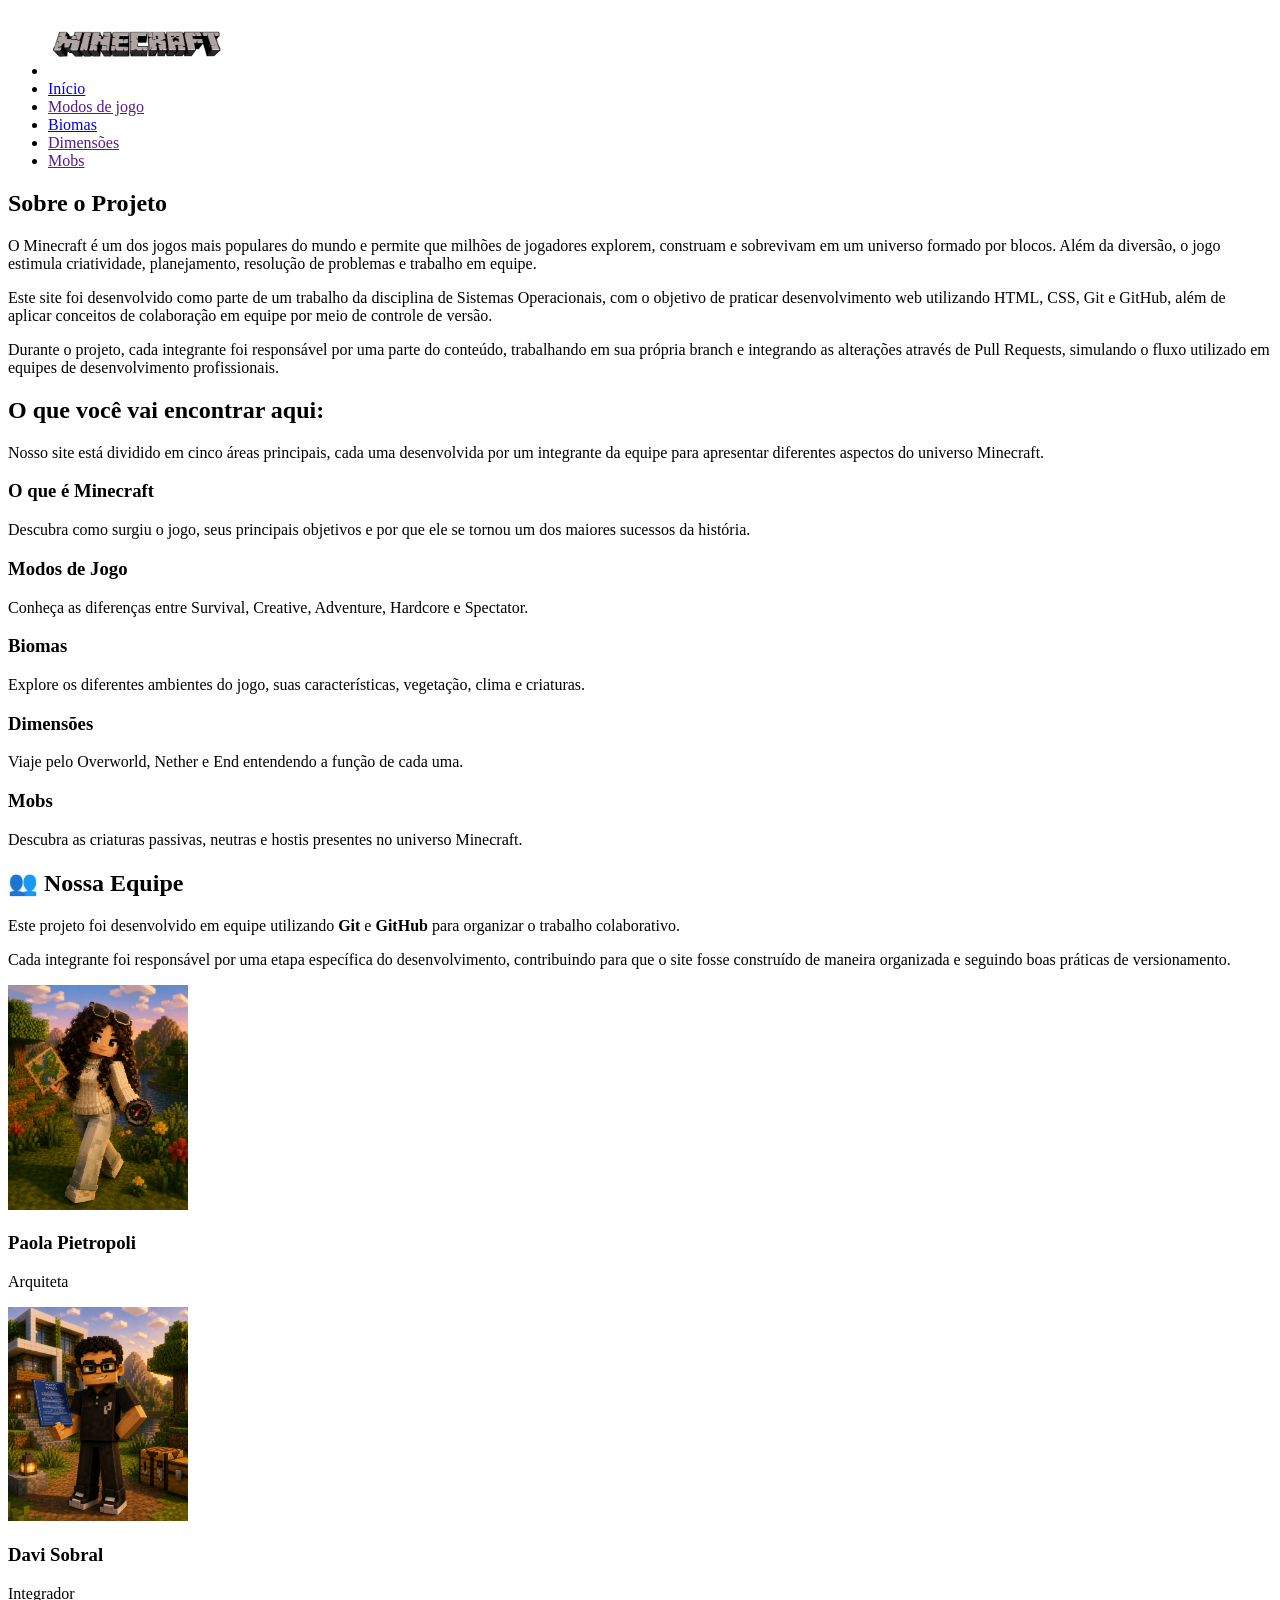
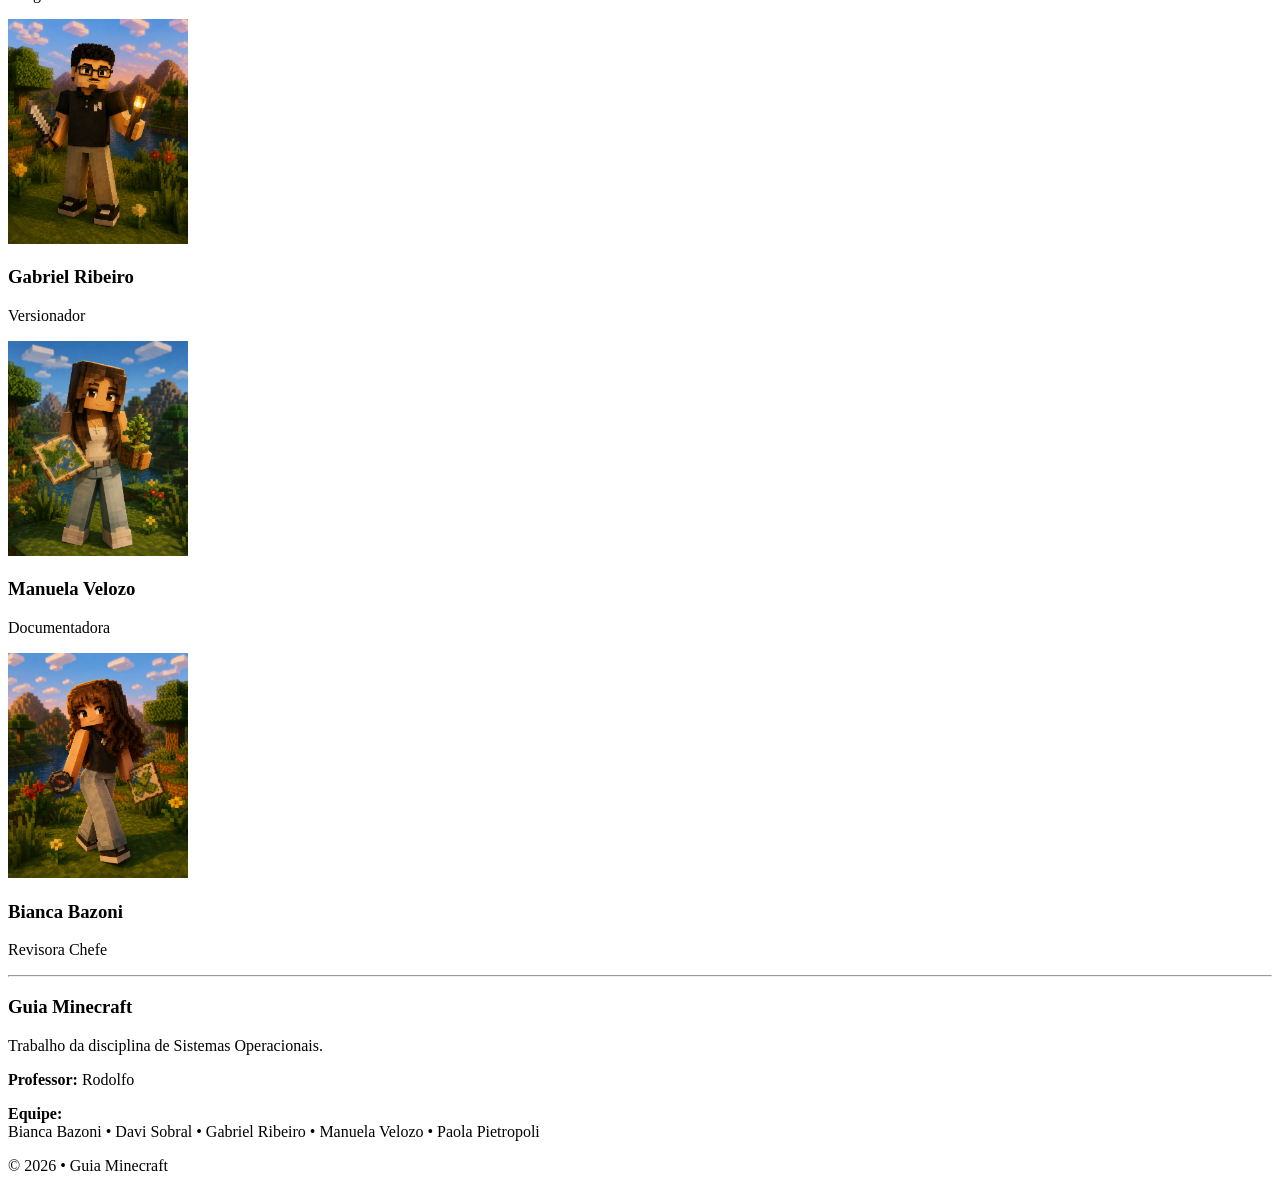
==== index.html @ 96e02148 "Versão final da página de biomas + página inicial - Paola" ====
<!DOCTYPE html>
<html lang="pt-br">
<head>
    <meta charset="UTF-8">
    <meta name="viewport" content="width=device-width, initial-scale=1.0">
    <title>Inicio</title>

    <style>
     #logo{
            height: 60px;
        }

        img{
            width: 180px;
        }

        
    </style>

</head>

<body>

<header>
    <nav>
        <ul>
            <li> <img src="../imagens/logo-minecraft.png" alt="Logo" height="20px" id="logo"> </li>
            <li><a href="index.html">Início</a></li>
            <li><a href=""> Modos de jogo</a></li>
            <li><a href="paginas/paola-biomas.html">Biomas</a></li>
            <li><a href=""> Dimensões</a></li>
            <li><a href=""> Mobs </a></li>
        </ul>
    </nav>
</header>

<h2> Sobre o Projeto </h2>
<p> O Minecraft é um dos jogos mais populares do mundo e permite que milhões de jogadores explorem, construam e sobrevivam em um universo formado por blocos. Além da diversão, o jogo estimula criatividade, planejamento, resolução de problemas e trabalho em equipe. </p>

<p>
    Este site foi desenvolvido como parte de um trabalho da disciplina de Sistemas Operacionais, com o objetivo de praticar desenvolvimento web utilizando HTML, CSS, Git e GitHub, além de aplicar conceitos de colaboração em equipe por meio de controle de versão.
</p>

<p>
   Durante o projeto, cada integrante foi responsável por uma parte do conteúdo, trabalhando em sua própria branch e integrando as alterações através de Pull Requests, simulando o fluxo utilizado em equipes de desenvolvimento profissionais. 
</p>

<h2> O que você vai encontrar aqui: </h2>

    <p>
        Nosso site está dividido em cinco áreas principais, cada uma desenvolvida
        por um integrante da equipe para apresentar diferentes aspectos do universo Minecraft.
    </p>

    <div class="cards">

        <div class="card">
            <h3>O que é Minecraft</h3>

            <p>
                Descubra como surgiu o jogo, seus principais objetivos e por que ele
                se tornou um dos maiores sucessos da história.
            </p>
        </div>

        <div class="card">
            <h3>Modos de Jogo</h3>

            <p>
                Conheça as diferenças entre Survival, Creative, Adventure,
                Hardcore e Spectator.
            </p>
        </div>

        <div class="card">
            <h3>Biomas</h3>

            <p>
                Explore os diferentes ambientes do jogo, suas características,
                vegetação, clima e criaturas.
            </p>
        </div>

        <div class="card">
            <h3>Dimensões</h3>

            <p>
                Viaje pelo Overworld, Nether e End entendendo a função de
                cada uma.
            </p>
        </div>

        <div class="card">
            <h3>Mobs</h3>

            <p>
                Descubra as criaturas passivas, neutras e hostis presentes
                no universo Minecraft.
            </p>
        </div>
    </div>

    <section class="equipe">

    <h2>👥 Nossa Equipe</h2>

    <p>
        Este projeto foi desenvolvido em equipe utilizando <strong>Git</strong> e
        <strong>GitHub</strong> para organizar o trabalho colaborativo.
    </p>

    <p>
        Cada integrante foi responsável por uma etapa específica do desenvolvimento,
        contribuindo para que o site fosse construído de maneira organizada e seguindo
        boas práticas de versionamento.
    </p>

    <div class="cards-equipe">

        <div class="membro">
            <img src="imagens/paola.png" alt="Paola">
            <h3>Paola Pietropoli</h3>
            <p>Arquiteta</p>
        </div>

        <div class="membro">
            <img src="imagens/davi.png" alt="Davi">
            <h3>Davi Sobral</h3>
            <p>Integrador</p>
        </div>


        <div class="membro">
            <img src="imagens/gabriel.png" alt="Gabriel">
            <h3>Gabriel Ribeiro</h3>
            <p>Versionador</p>
        </div>

        <div class="membro">
            <img src="imagens/manu.png" alt="Manuela">
            <h3>Manuela Velozo</h3>
            <p>Documentadora</p>
        </div>

        <div class="membro">
            <img src="imagens/bianca.png" alt="Bianca">
            <h3>Bianca Bazoni</h3>
            <p>Revisora Chefe</p>
        </div>

    </div>

</section>

<footer>

    <hr>

    <h3>Guia Minecraft</h3>

    <p>Trabalho da disciplina de Sistemas Operacionais.</p>

    <p><strong>Professor:</strong> Rodolfo</p>

    <p>
        <strong>Equipe:</strong><br>
        Bianca Bazoni • Davi Sobral • Gabriel Ribeiro •
        Manuela Velozo • Paola Pietropoli
    </p>

    <p>&copy; 2026 • Guia Minecraft</p>

</footer>






    
</body>
</html>
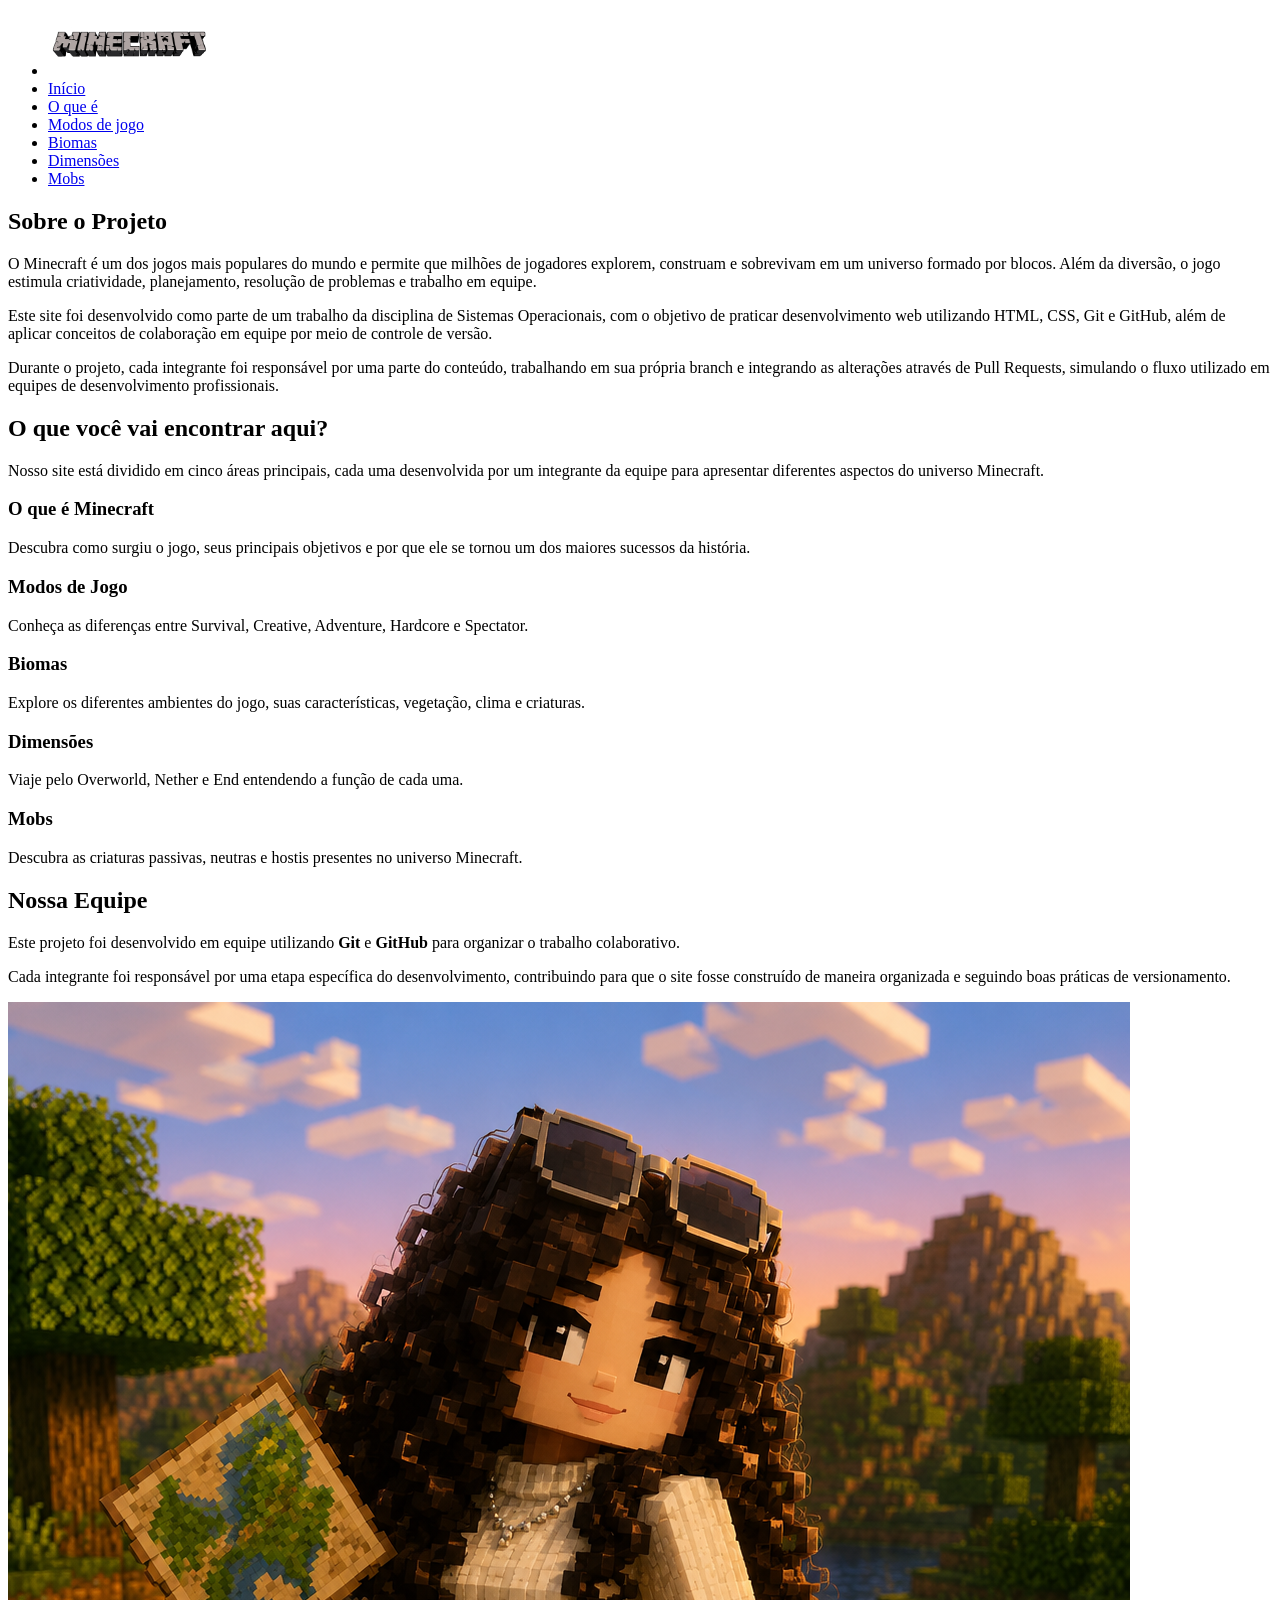
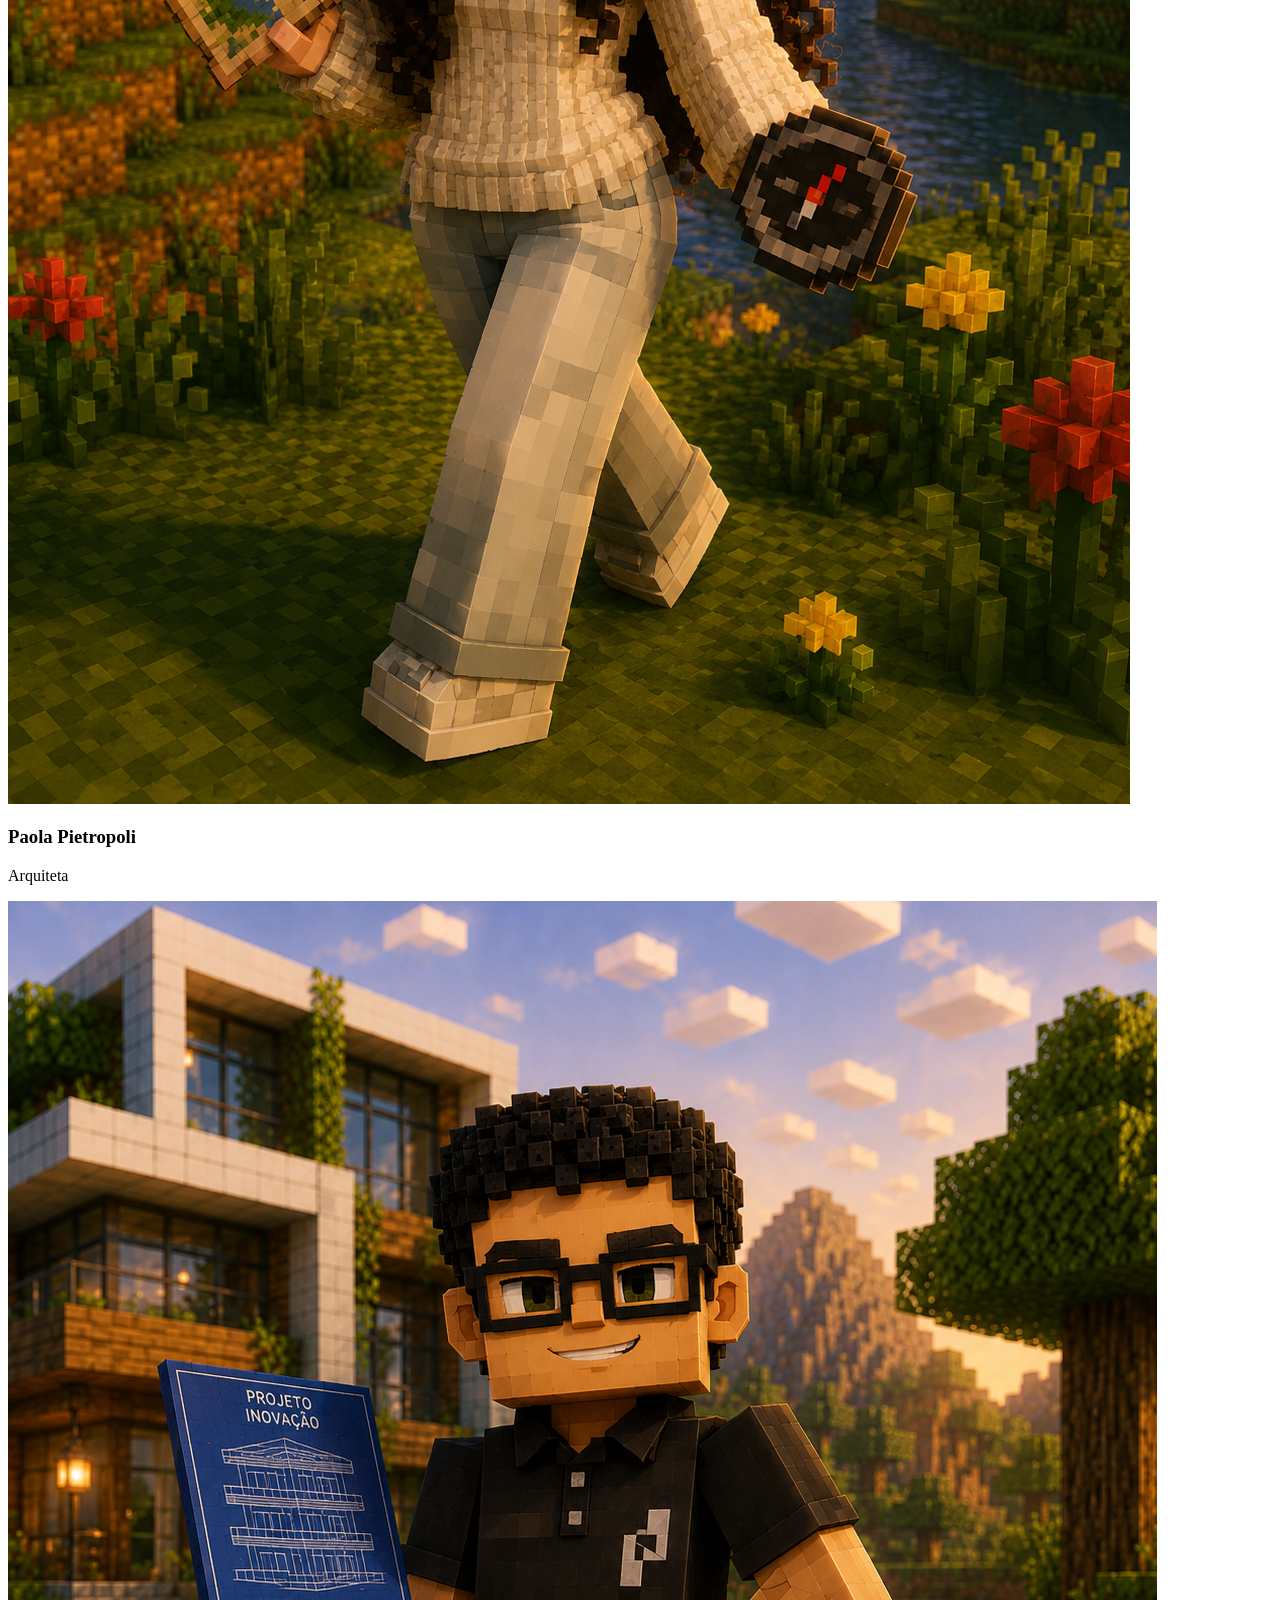
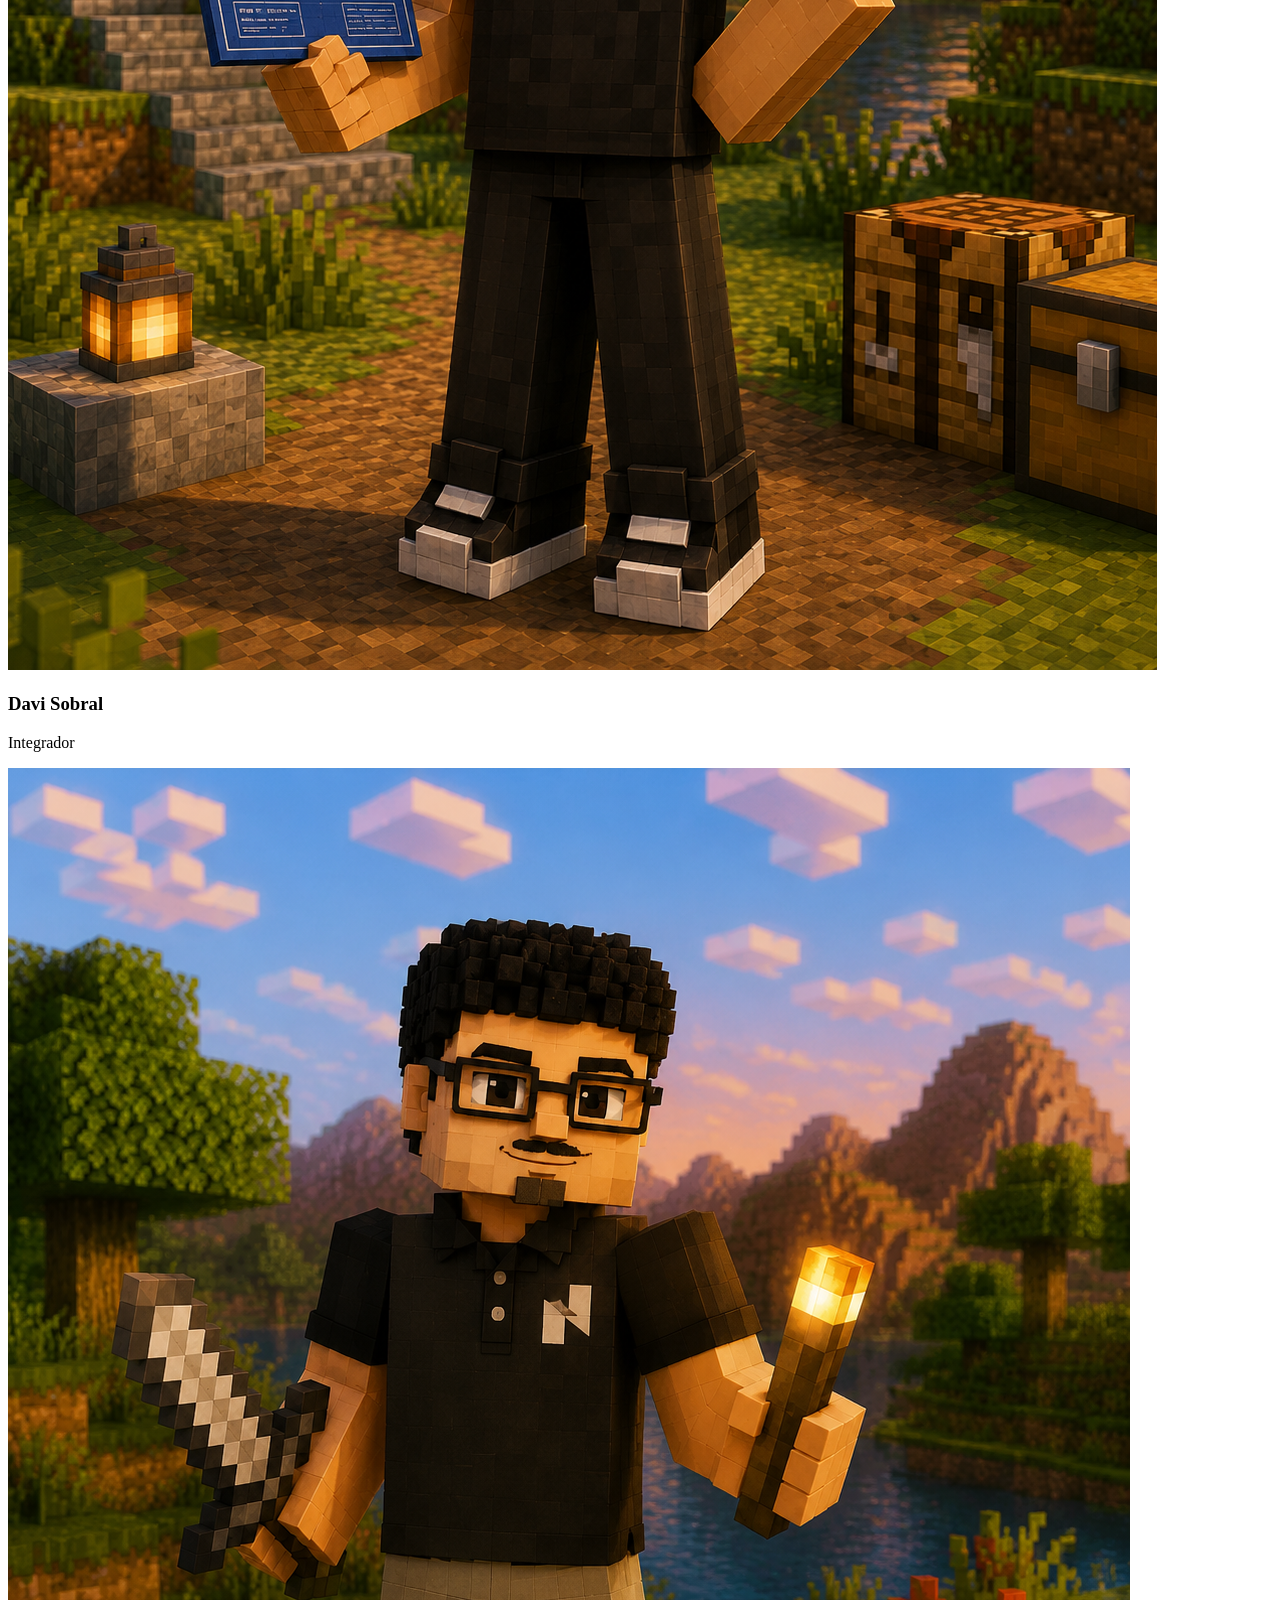
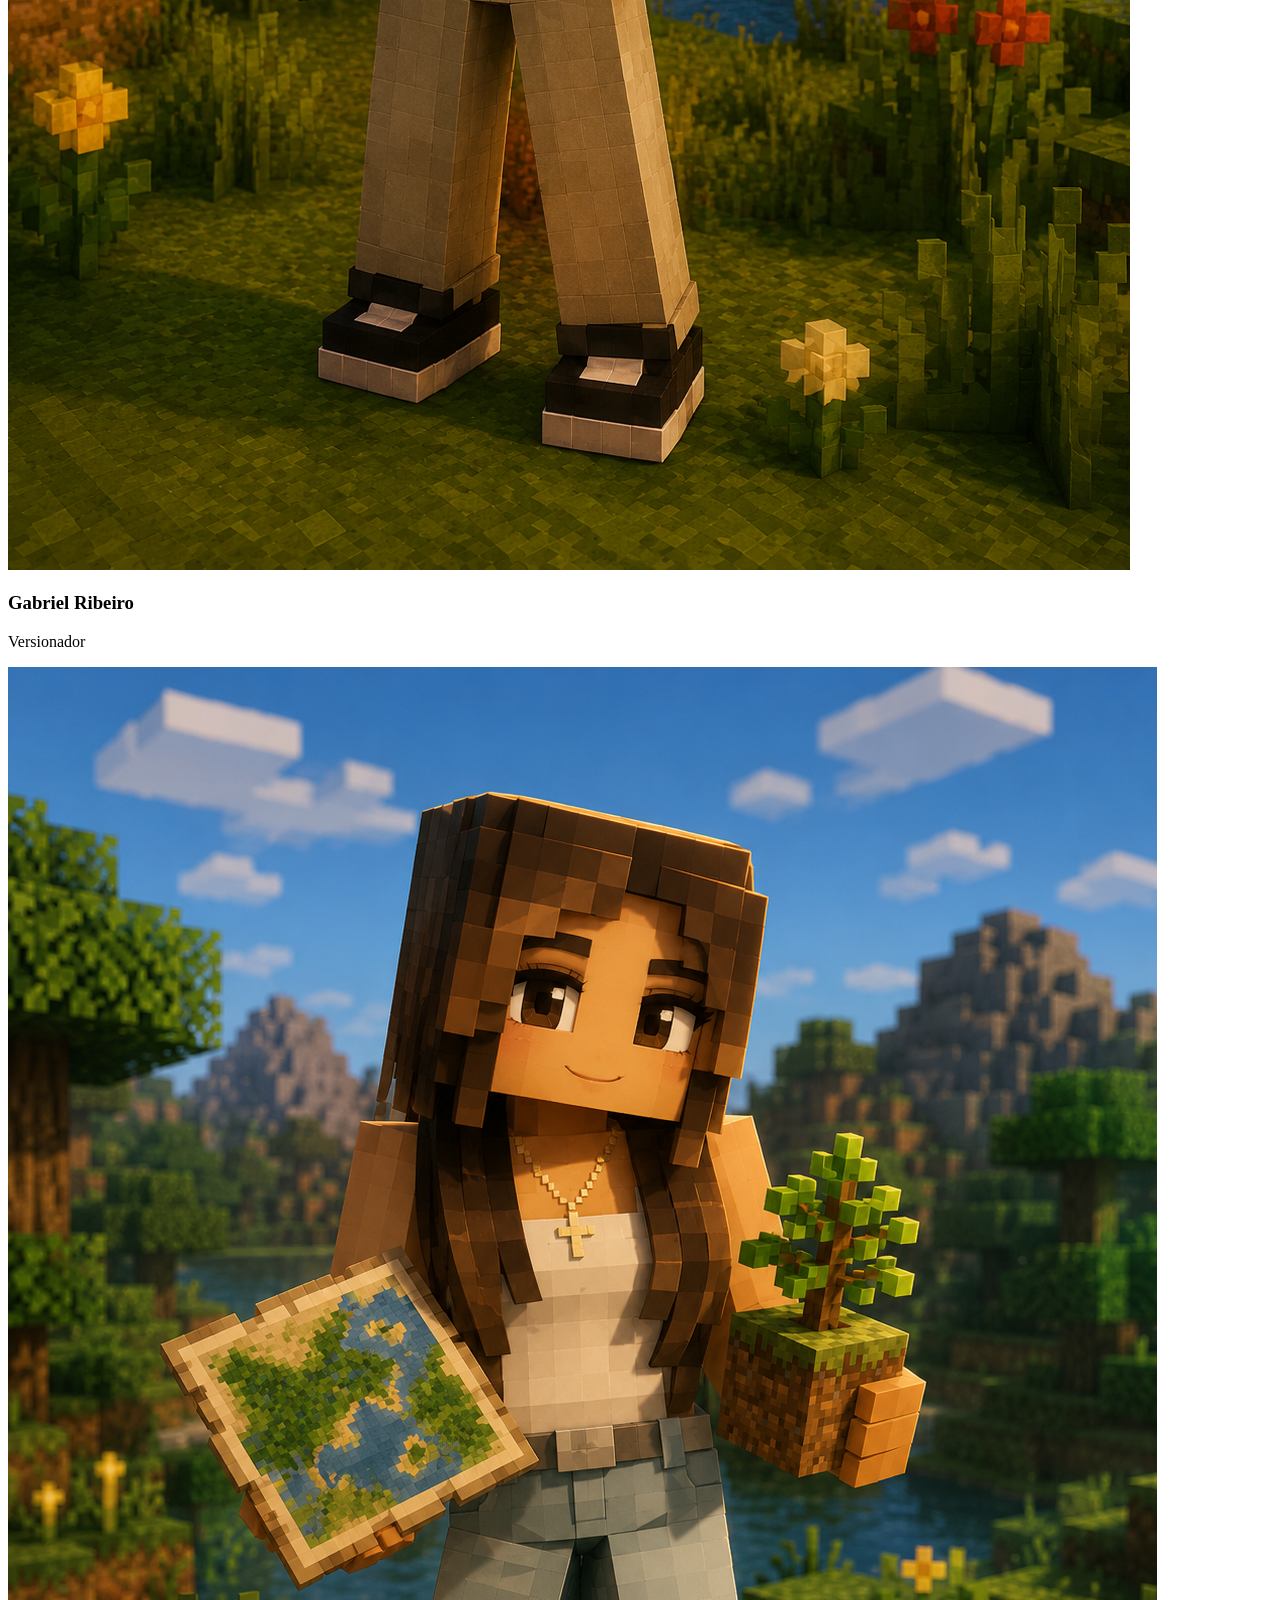
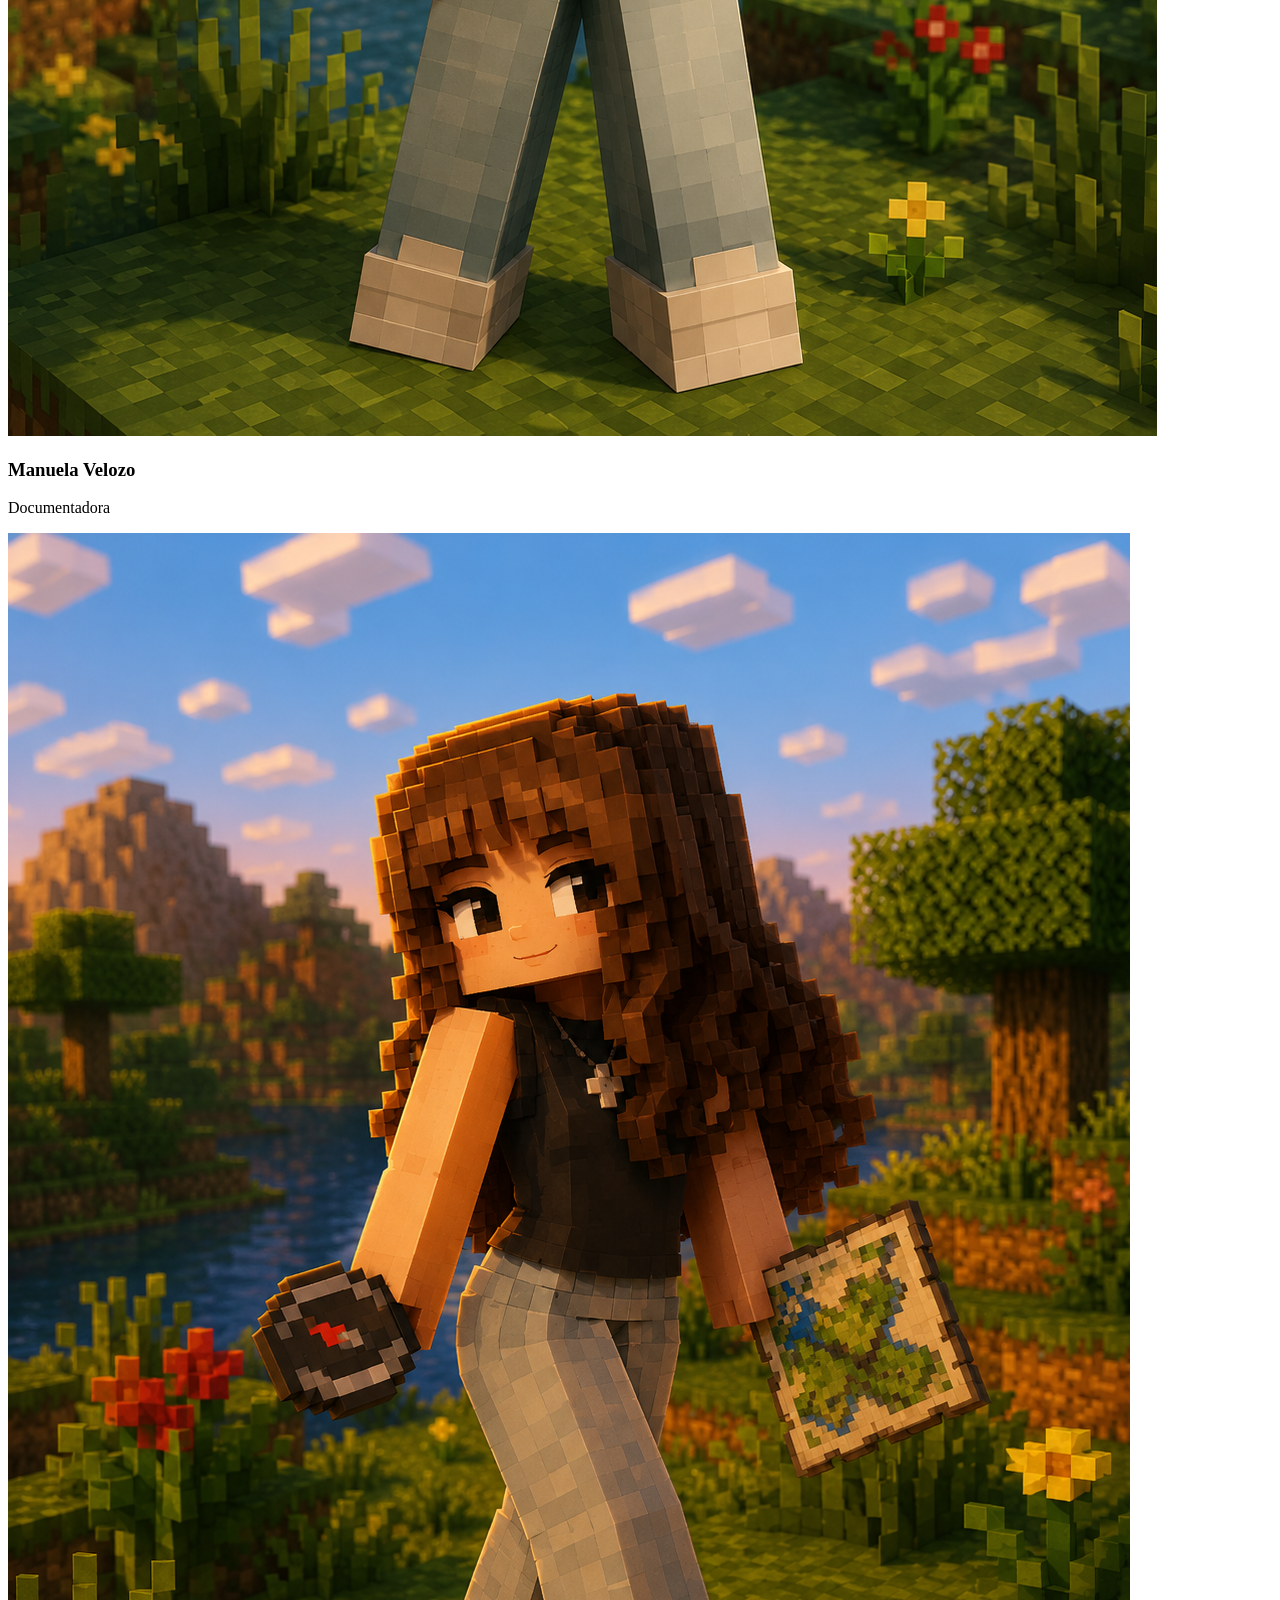
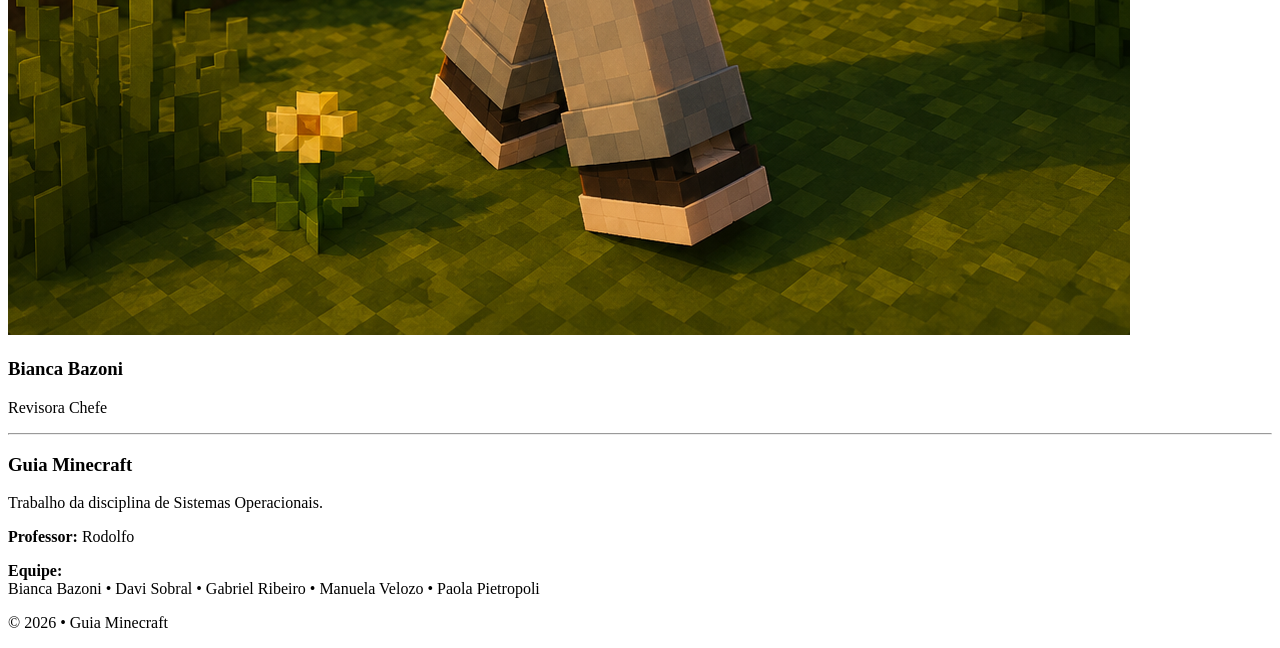
==== commit 4655480d: "Atualização na página html de biomas - Paola" ====
--- a/index.html
+++ b/index.html
@@ -1,22 +1,18 @@
 <!DOCTYPE html>
 <html lang="pt-br">
+
 <head>
     <meta charset="UTF-8">
     <meta name="viewport" content="width=device-width, initial-scale=1.0">
-    <title>Inicio</title>
+    <title>Início</title>
+
+    <link rel="stylesheet" href="estilos/index.css">
 
     <style>
-     #logo{
+        #logo {
             height: 60px;
         }
-
-        img{
-            width: 180px;
-        }
-
-        
     </style>
-
 </head>
 
 <body>
@@ -25,158 +21,215 @@
     <nav>
         <ul>
             <li> <img src="../imagens/logo-minecraft.png" alt="Logo" height="20px" id="logo"> </li>
-            <li><a href="index.html">Início</a></li>
-            <li><a href=""> Modos de jogo</a></li>
-            <li><a href="paginas/paola-biomas.html">Biomas</a></li>
-            <li><a href=""> Dimensões</a></li>
-            <li><a href=""> Mobs </a></li>
+            <li><a href="../index.html">Início</a></li>
+            <li><a href="paginas/manuela-oque-e-minecraft.html"> O que é</a></li>
+            <li><a href="modos-de-jogo_gabriel.html"> Modos de jogo</a></li>
+            <li><a href="paola-biomas.html">Biomas</a></li>
+            <li><a href="bianca-dimensoes.html"> Dimensões</a></li>
+            <li><a href="davi-mobs.html"> Mobs </a></li>
         </ul>
     </nav>
 </header>
 
-<h2> Sobre o Projeto </h2>
-<p> O Minecraft é um dos jogos mais populares do mundo e permite que milhões de jogadores explorem, construam e sobrevivam em um universo formado por blocos. Além da diversão, o jogo estimula criatividade, planejamento, resolução de problemas e trabalho em equipe. </p>
-
-<p>
-    Este site foi desenvolvido como parte de um trabalho da disciplina de Sistemas Operacionais, com o objetivo de praticar desenvolvimento web utilizando HTML, CSS, Git e GitHub, além de aplicar conceitos de colaboração em equipe por meio de controle de versão.
-</p>
-
-<p>
-   Durante o projeto, cada integrante foi responsável por uma parte do conteúdo, trabalhando em sua própria branch e integrando as alterações através de Pull Requests, simulando o fluxo utilizado em equipes de desenvolvimento profissionais. 
-</p>
-
-<h2> O que você vai encontrar aqui: </h2>
-
-    <p>
-        Nosso site está dividido em cinco áreas principais, cada uma desenvolvida
-        por um integrante da equipe para apresentar diferentes aspectos do universo Minecraft.
-    </p>
-
-    <div class="cards">
-
-        <div class="card">
-            <h3>O que é Minecraft</h3>
-
-            <p>
-                Descubra como surgiu o jogo, seus principais objetivos e por que ele
-                se tornou um dos maiores sucessos da história.
-            </p>
-        </div>
-
-        <div class="card">
-            <h3>Modos de Jogo</h3>
-
-            <p>
-                Conheça as diferenças entre Survival, Creative, Adventure,
-                Hardcore e Spectator.
-            </p>
-        </div>
-
-        <div class="card">
-            <h3>Biomas</h3>
-
-            <p>
-                Explore os diferentes ambientes do jogo, suas características,
-                vegetação, clima e criaturas.
-            </p>
-        </div>
-
-        <div class="card">
-            <h3>Dimensões</h3>
-
-            <p>
-                Viaje pelo Overworld, Nether e End entendendo a função de
-                cada uma.
-            </p>
-        </div>
-
-        <div class="card">
-            <h3>Mobs</h3>
-
-            <p>
-                Descubra as criaturas passivas, neutras e hostis presentes
-                no universo Minecraft.
-            </p>
-        </div>
-    </div>
-
-    <section class="equipe">
-
-    <h2>👥 Nossa Equipe</h2>
-
-    <p>
-        Este projeto foi desenvolvido em equipe utilizando <strong>Git</strong> e
-        <strong>GitHub</strong> para organizar o trabalho colaborativo.
-    </p>
-
-    <p>
-        Cada integrante foi responsável por uma etapa específica do desenvolvimento,
-        contribuindo para que o site fosse construído de maneira organizada e seguindo
-        boas práticas de versionamento.
-    </p>
-
-    <div class="cards-equipe">
-
-        <div class="membro">
-            <img src="imagens/paola.png" alt="Paola">
-            <h3>Paola Pietropoli</h3>
-            <p>Arquiteta</p>
-        </div>
-
-        <div class="membro">
-            <img src="imagens/davi.png" alt="Davi">
-            <h3>Davi Sobral</h3>
-            <p>Integrador</p>
-        </div>
-
-
-        <div class="membro">
-            <img src="imagens/gabriel.png" alt="Gabriel">
-            <h3>Gabriel Ribeiro</h3>
-            <p>Versionador</p>
-        </div>
-
-        <div class="membro">
-            <img src="imagens/manu.png" alt="Manuela">
-            <h3>Manuela Velozo</h3>
-            <p>Documentadora</p>
-        </div>
-
-        <div class="membro">
-            <img src="imagens/bianca.png" alt="Bianca">
-            <h3>Bianca Bazoni</h3>
-            <p>Revisora Chefe</p>
-        </div>
-
-    </div>
-
-</section>
-
-<footer>
-
-    <hr>
-
-    <h3>Guia Minecraft</h3>
-
-    <p>Trabalho da disciplina de Sistemas Operacionais.</p>
-
-    <p><strong>Professor:</strong> Rodolfo</p>
-
-    <p>
-        <strong>Equipe:</strong><br>
-        Bianca Bazoni • Davi Sobral • Gabriel Ribeiro •
-        Manuela Velozo • Paola Pietropoli
-    </p>
-
-    <p>&copy; 2026 • Guia Minecraft</p>
-
-</footer>
-
-
-
-
-
+    <main>
+
+        <!-- HERO -->
+    <!-- HERO -->
+
+    <section class="hero">
 
     
+    </section>
+
+        <!-- SOBRE -->
+
+        <section class="sobre">
+
+            <h2>Sobre o Projeto</h2>
+
+            <p>
+                O Minecraft é um dos jogos mais populares do mundo e permite que milhões de jogadores explorem,
+                construam e sobrevivam em um universo formado por blocos. Além da diversão, o jogo estimula
+                criatividade, planejamento, resolução de problemas e trabalho em equipe.
+            </p>
+
+            <p>
+                Este site foi desenvolvido como parte de um trabalho da disciplina de Sistemas Operacionais, com o
+                objetivo de praticar desenvolvimento web utilizando HTML, CSS, Git e GitHub, além de aplicar conceitos
+                de colaboração em equipe por meio de controle de versão.
+            </p>
+
+            <p>
+                Durante o projeto, cada integrante foi responsável por uma parte do conteúdo, trabalhando em sua própria
+                branch e integrando as alterações através de Pull Requests, simulando o fluxo utilizado em equipes de
+                desenvolvimento profissionais.
+            </p>
+
+        </section>
+
+        <!-- CONTEÚDOS -->
+
+        <section class="conteudos">
+
+            <h2>O que você vai encontrar aqui?</h2>
+
+            <p>
+                Nosso site está dividido em cinco áreas principais, cada uma desenvolvida por um integrante da equipe
+                para apresentar diferentes aspectos do universo Minecraft.
+            </p>
+
+            <div class="cards">
+
+                <article class="card">
+
+                    <h3>O que é Minecraft</h3>
+
+                    <p>
+                        Descubra como surgiu o jogo, seus principais objetivos e por que ele se tornou um dos maiores
+                        sucessos da história.
+                    </p>
+
+                </article>
+
+                <article class="card">
+
+                    <h3>Modos de Jogo</h3>
+
+                    <p>
+                        Conheça as diferenças entre Survival, Creative, Adventure, Hardcore e Spectator.
+                    </p>
+
+                </article>
+
+                <article class="card">
+
+                    <h3>Biomas</h3>
+
+                    <p>
+                        Explore os diferentes ambientes do jogo, suas características, vegetação, clima e criaturas.
+                    </p>
+
+                </article>
+
+                <article class="card">
+
+                    <h3>Dimensões</h3>
+
+                    <p>
+                        Viaje pelo Overworld, Nether e End entendendo a função de cada uma.
+                    </p>
+
+                </article>
+
+                <article class="card">
+
+                    <h3>Mobs</h3>
+
+                    <p>
+                        Descubra as criaturas passivas, neutras e hostis presentes no universo Minecraft.
+                    </p>
+
+                </article>
+
+            </div>
+
+        </section>
+
+        <!-- EQUIPE -->
+
+        <section class="equipe">
+
+            <h2>Nossa Equipe</h2>
+
+            <p>
+                Este projeto foi desenvolvido em equipe utilizando <strong>Git</strong> e
+                <strong>GitHub</strong> para organizar o trabalho colaborativo.
+            </p>
+
+            <p>
+                Cada integrante foi responsável por uma etapa específica do desenvolvimento,
+                contribuindo para que o site fosse construído de maneira organizada e seguindo
+                boas práticas de versionamento.
+            </p>
+
+            <div class="cards-equipe">
+
+                <article class="membro">
+
+                    <img src="../imagens/paola.png" alt="Paola Pietropoli">
+
+                    <h3>Paola Pietropoli</h3>
+
+                    <p>Arquiteta</p>
+
+                </article>
+
+                <article class="membro">
+
+                    <img src="../imagens/davi.png" alt="Davi Sobral">
+
+                    <h3>Davi Sobral</h3>
+
+                    <p>Integrador</p>
+
+                </article>
+
+                <article class="membro">
+
+                    <img src="../imagens/gabriel.png" alt="Gabriel Ribeiro">
+
+                    <h3>Gabriel Ribeiro</h3>
+
+                    <p>Versionador</p>
+
+                </article>
+
+                <article class="membro">
+
+                    <img src="../imagens/manu.png" alt="Manuela Velozo">
+
+                    <h3>Manuela Velozo</h3>
+
+                    <p>Documentadora</p>
+
+                </article>
+
+                <article class="membro">
+
+                    <img src="../imagens/bianca.png" alt="Bianca Bazoni">
+
+                    <h3>Bianca Bazoni</h3>
+
+                    <p>Revisora Chefe</p>
+
+                </article>
+
+            </div>
+
+        </section>
+
+    </main>
+
+    <footer>
+
+        <hr>
+
+        <h3>Guia Minecraft</h3>
+
+        <p>Trabalho da disciplina de Sistemas Operacionais.</p>
+
+        <p><strong>Professor:</strong> Rodolfo</p>
+
+        <p>
+            <strong>Equipe:</strong><br>
+            Bianca Bazoni • Davi Sobral • Gabriel Ribeiro •
+            Manuela Velozo • Paola Pietropoli
+        </p>
+
+        <p>&copy; 2026 • Guia Minecraft</p>
+
+    </footer>
+
 </body>
+
 </html>
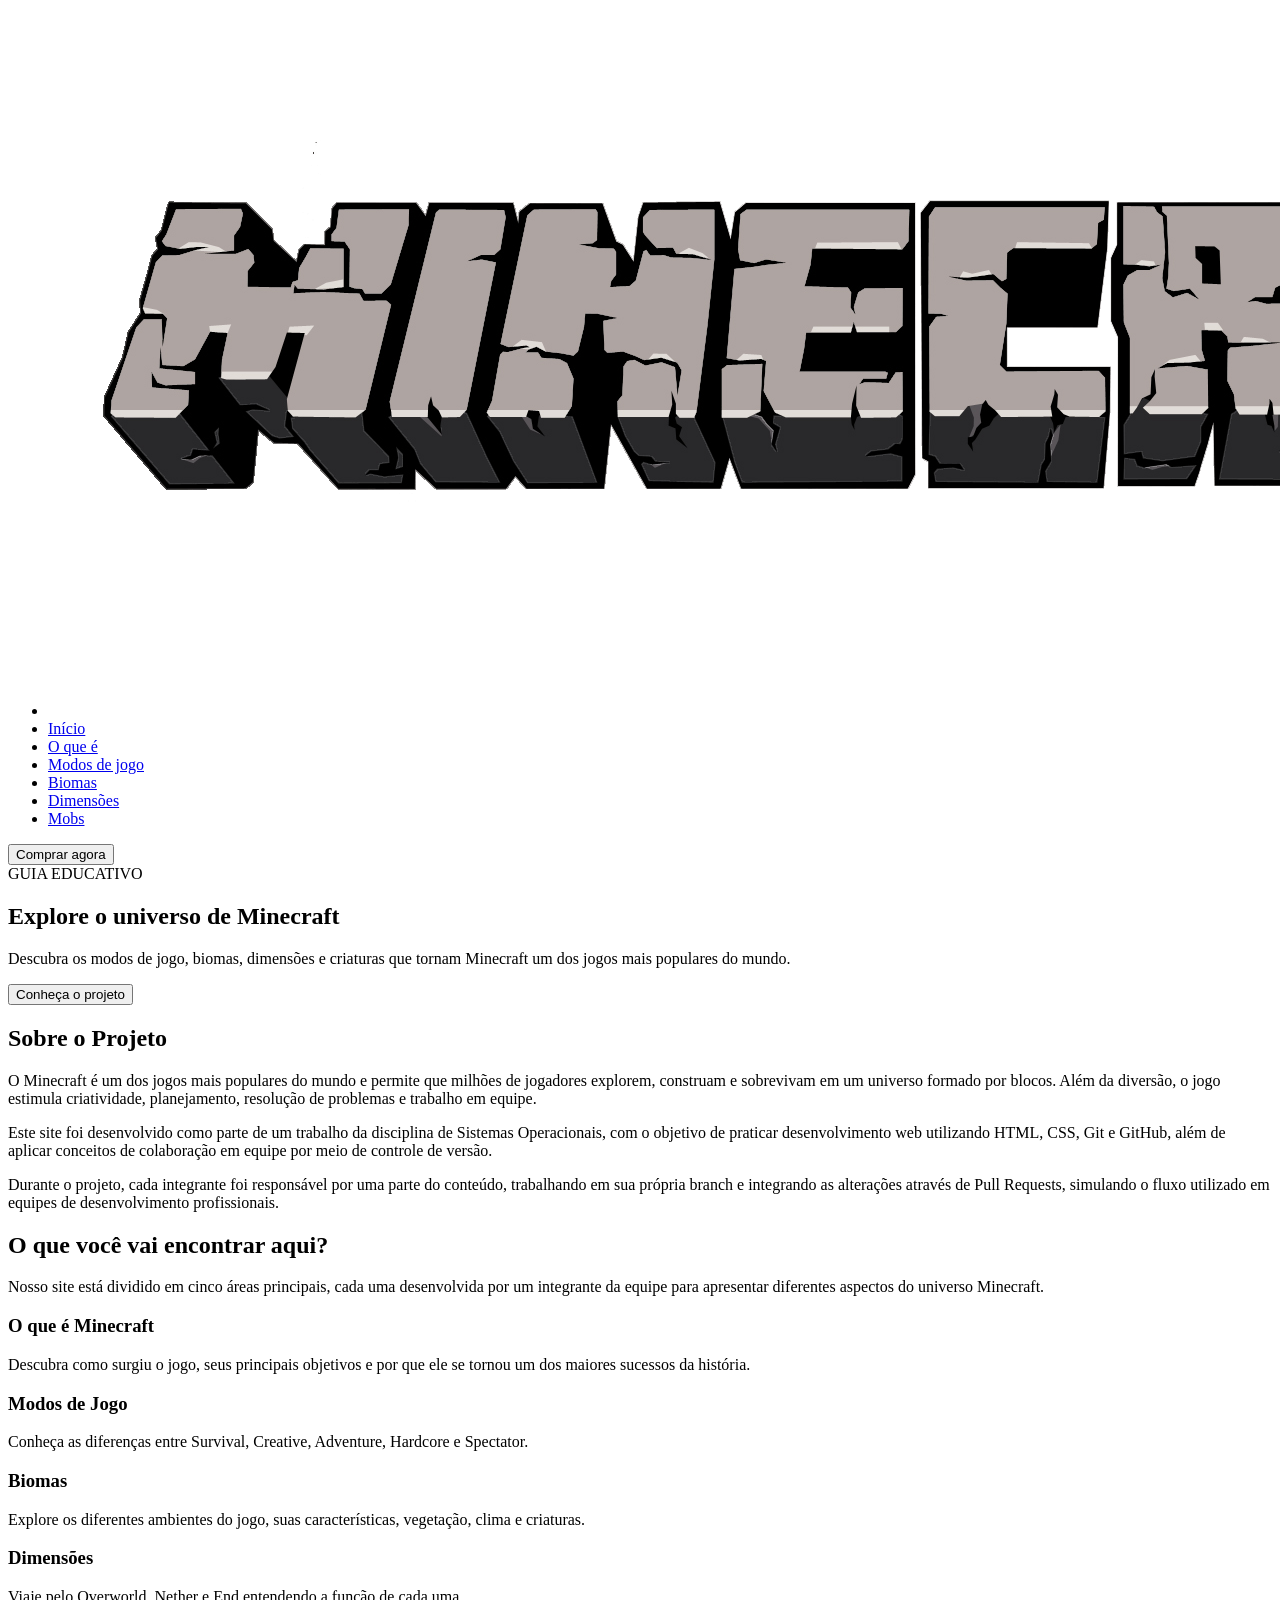
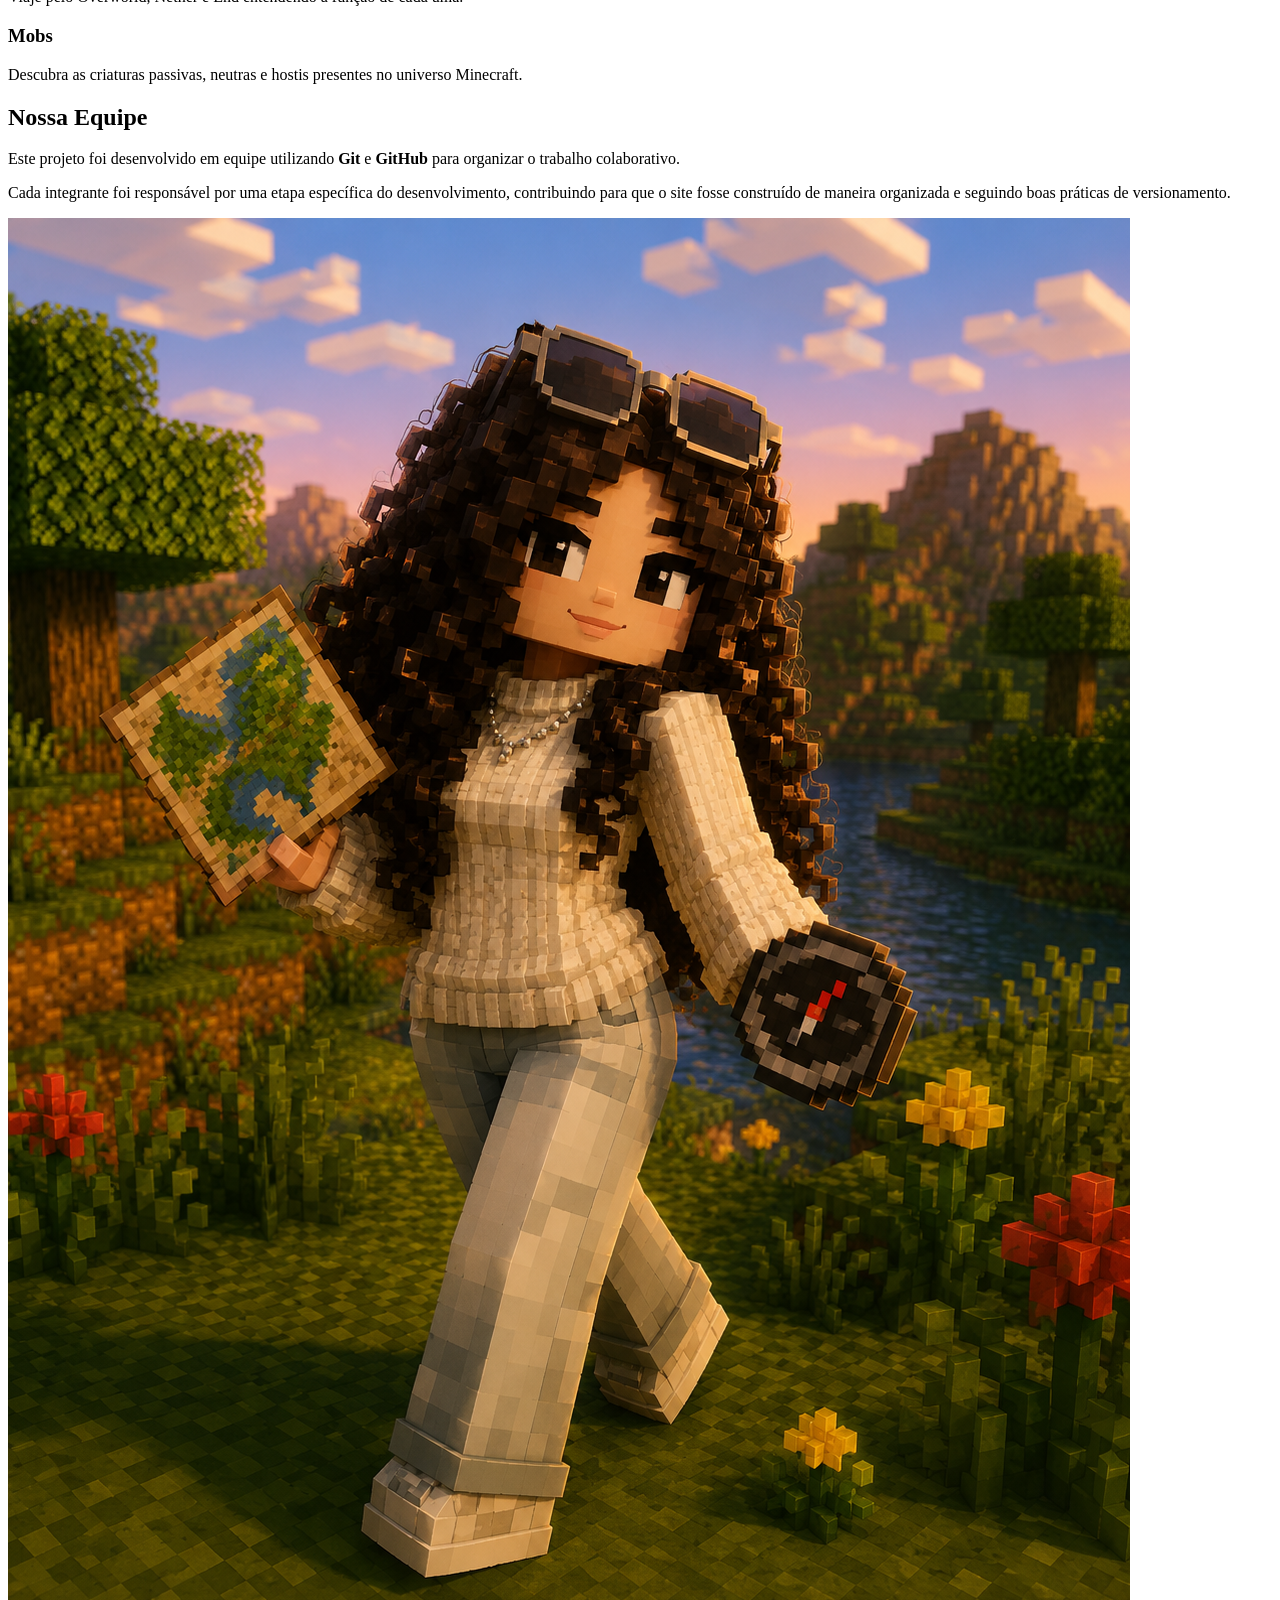
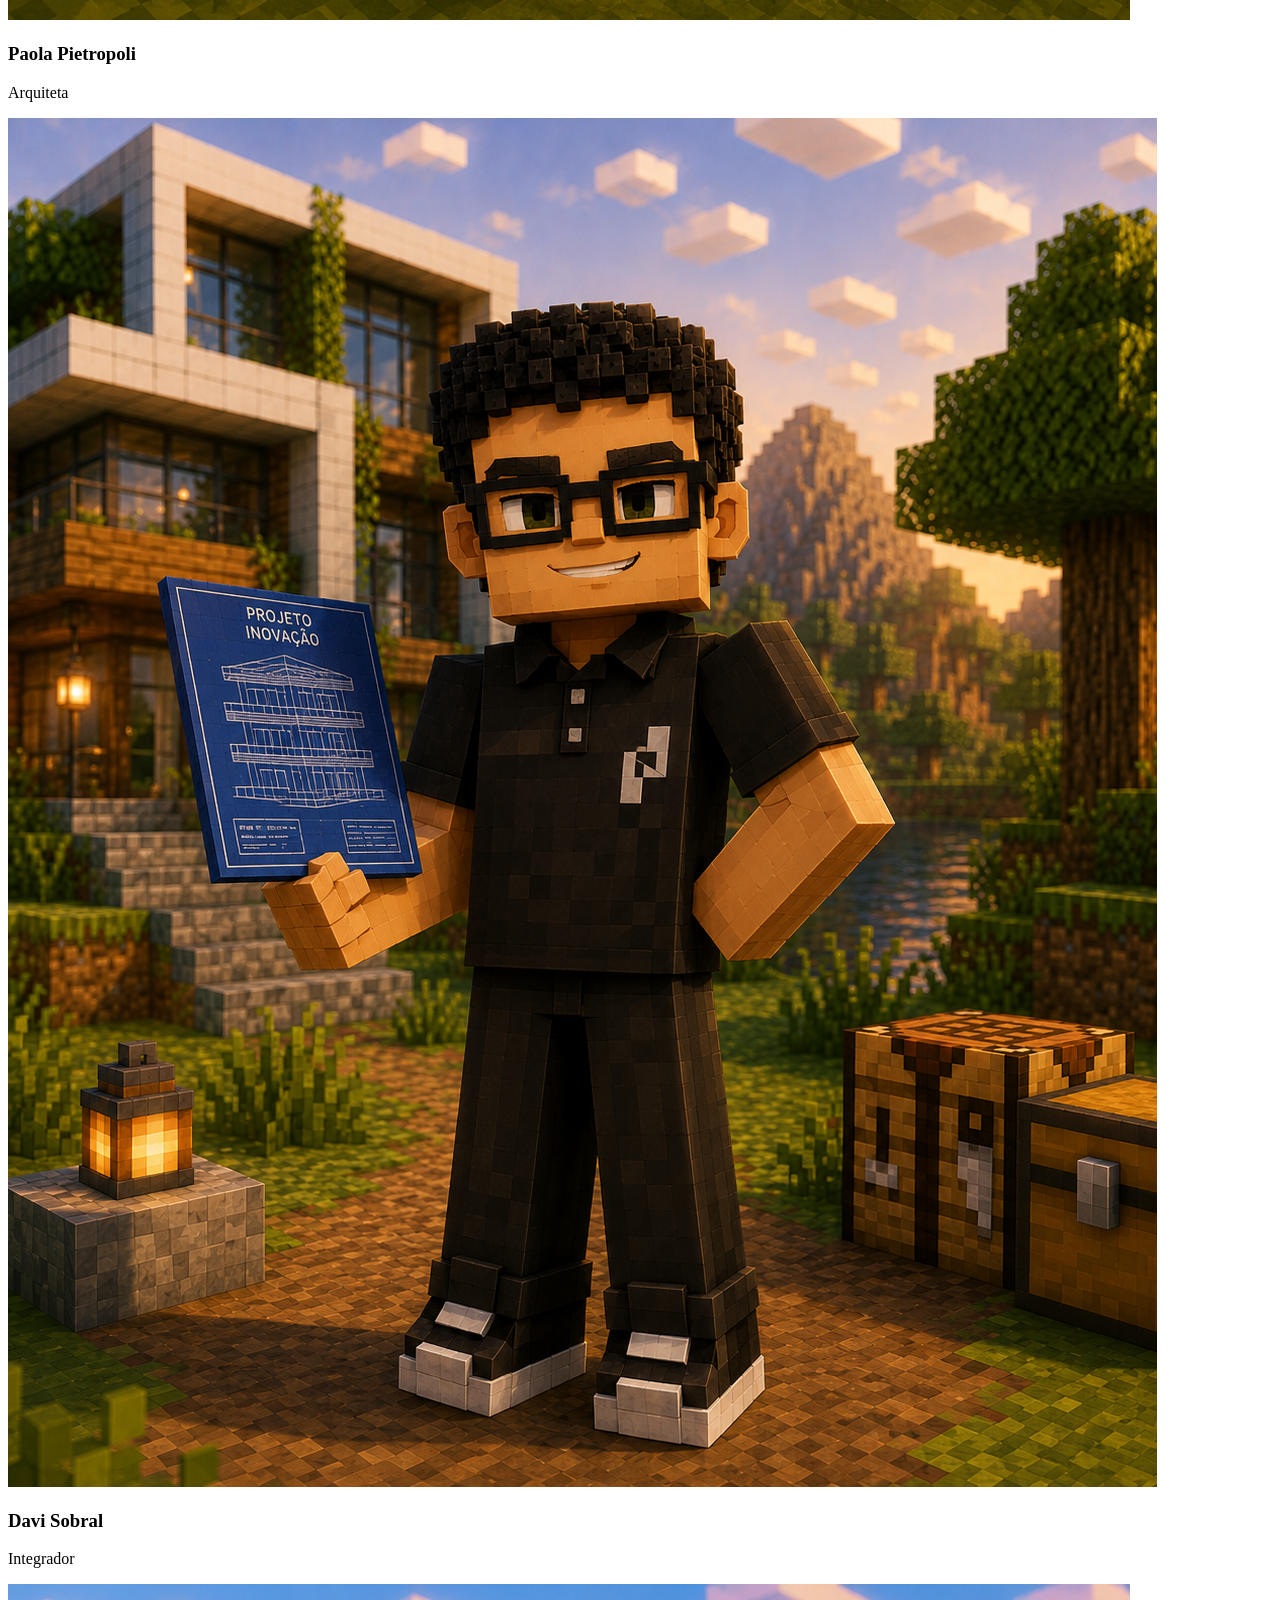
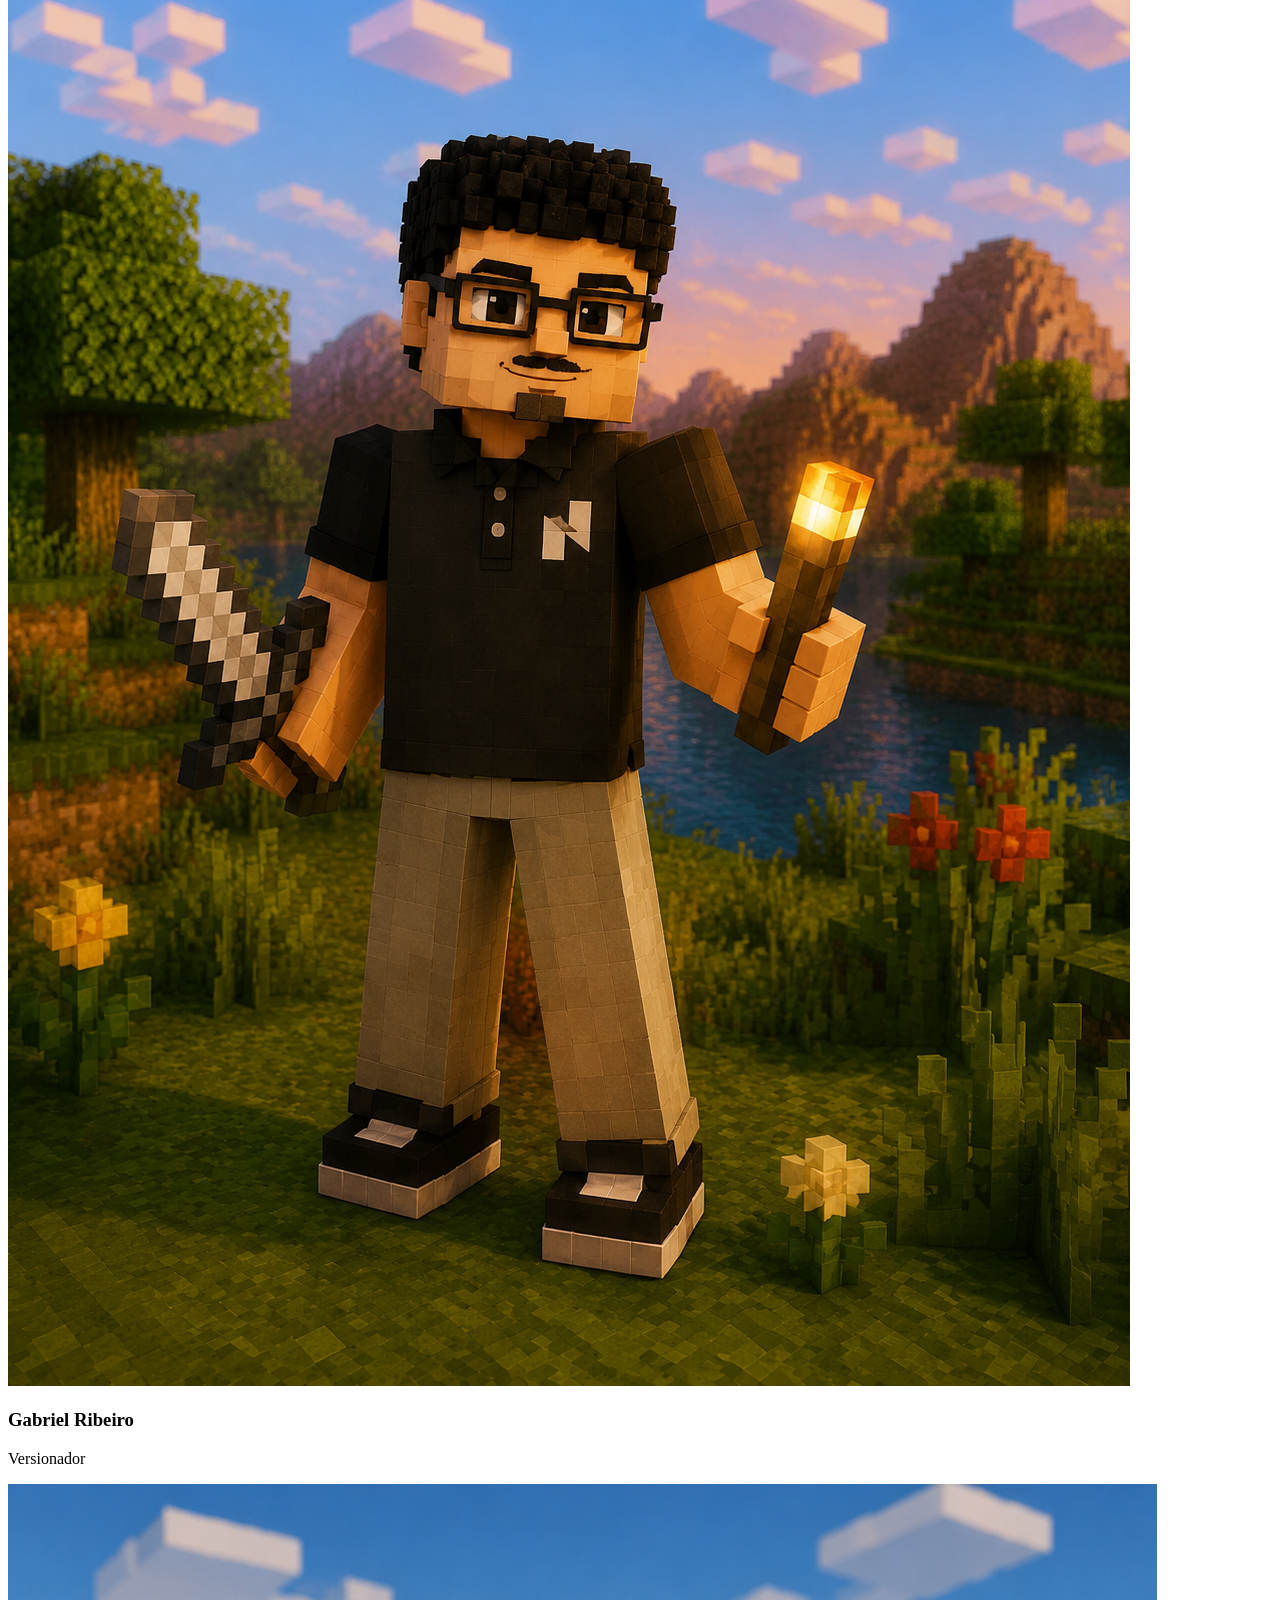
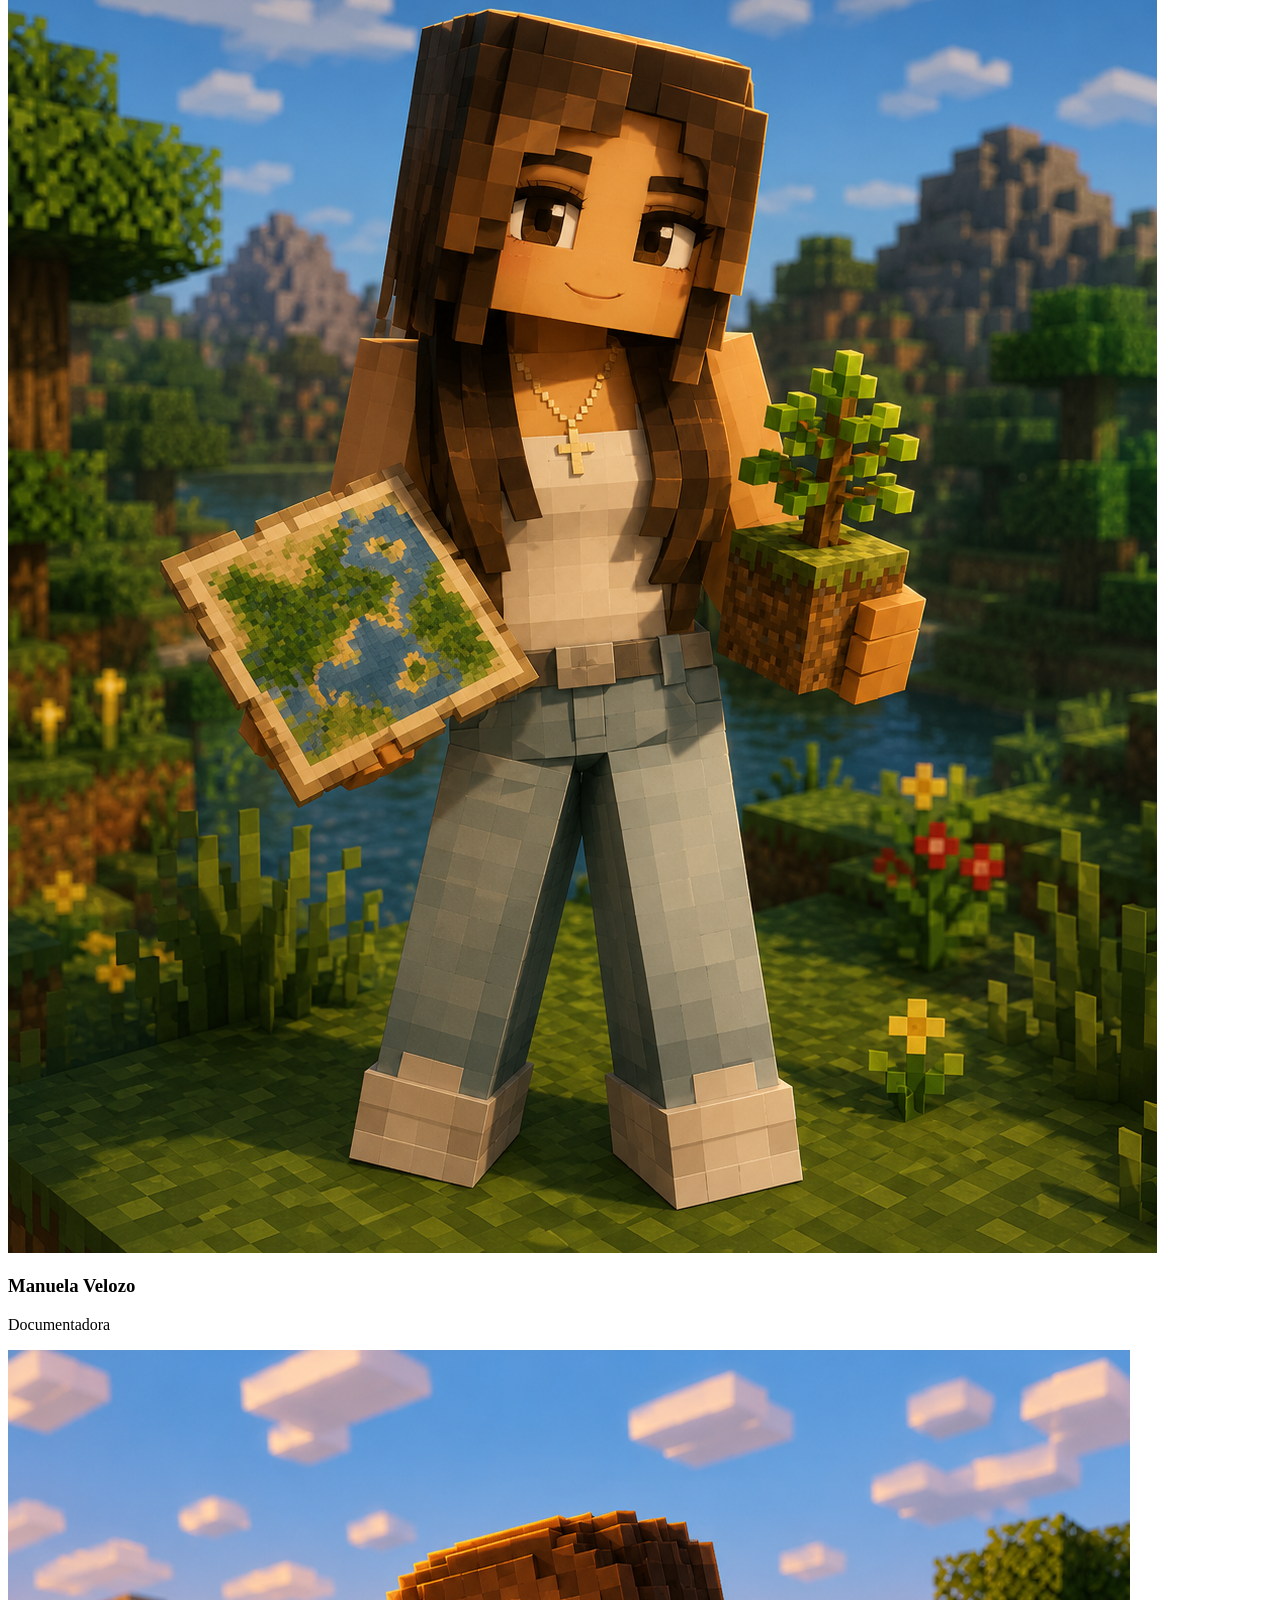
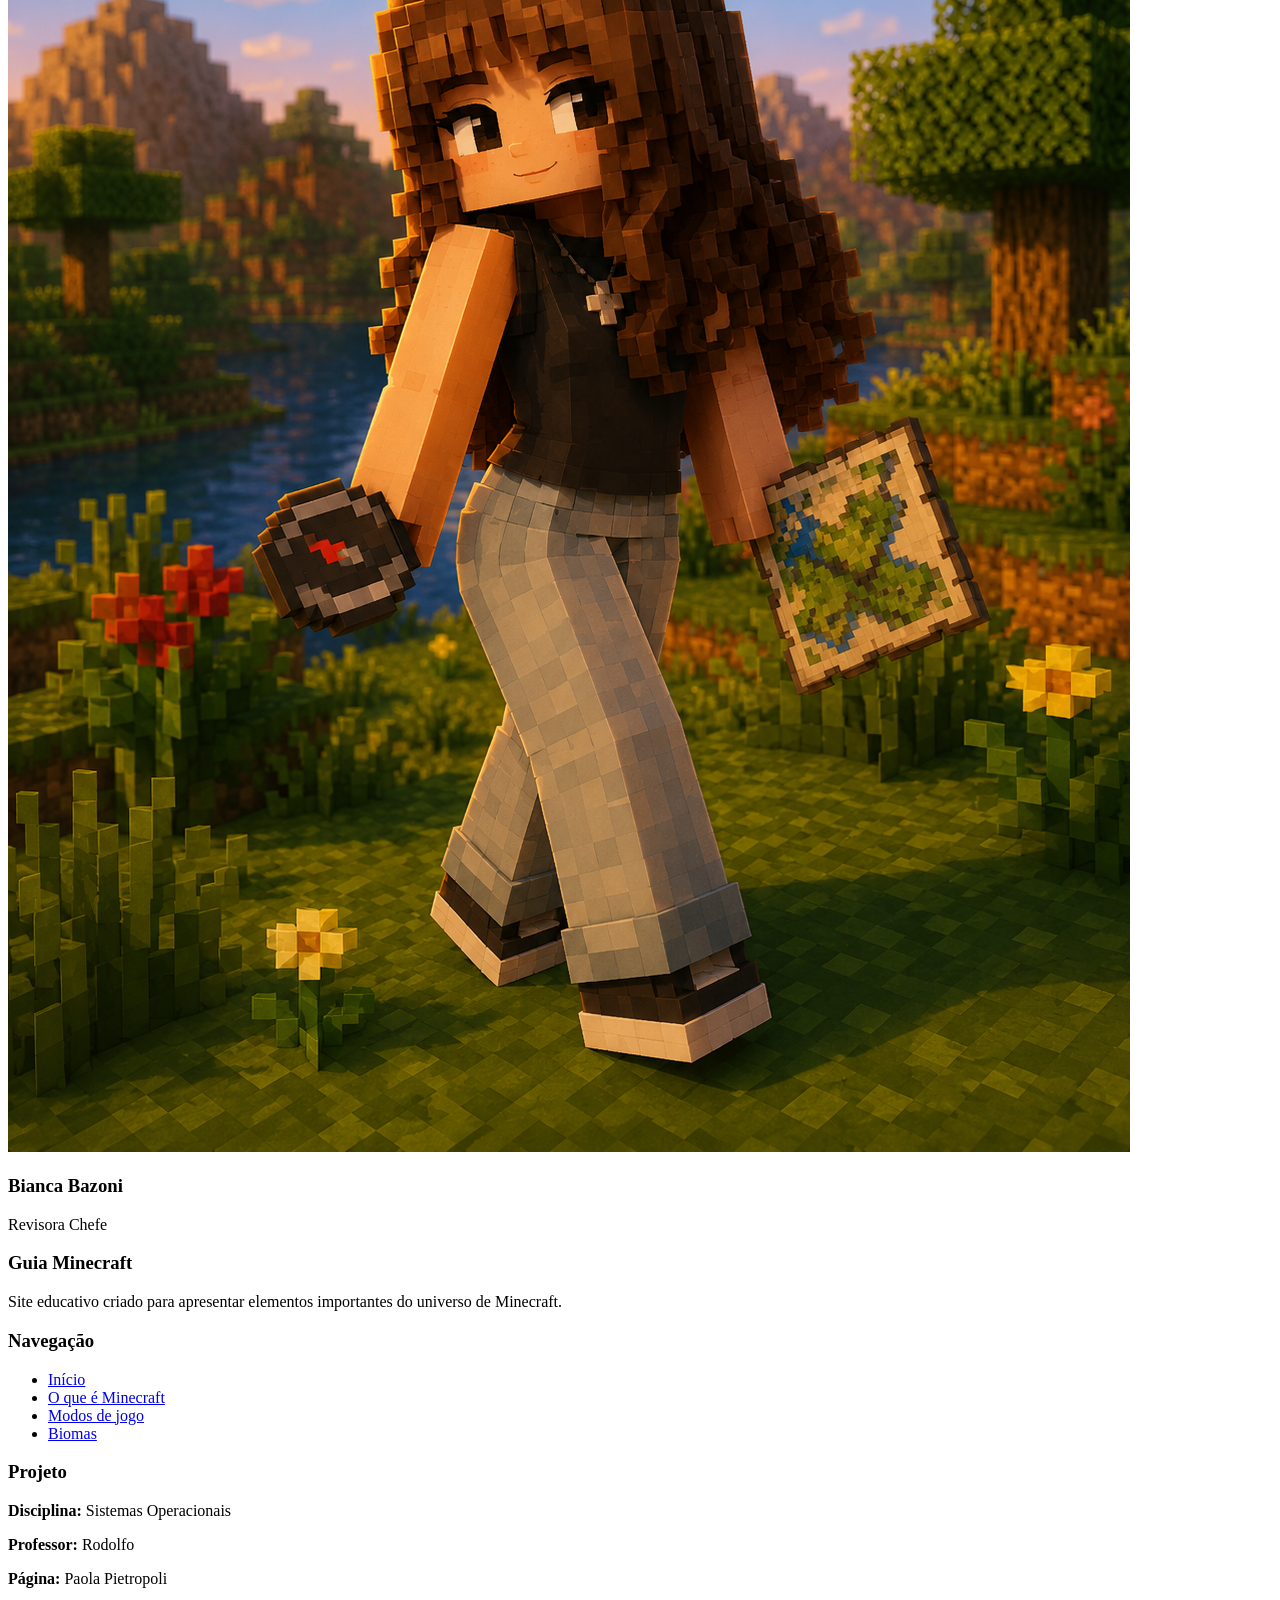
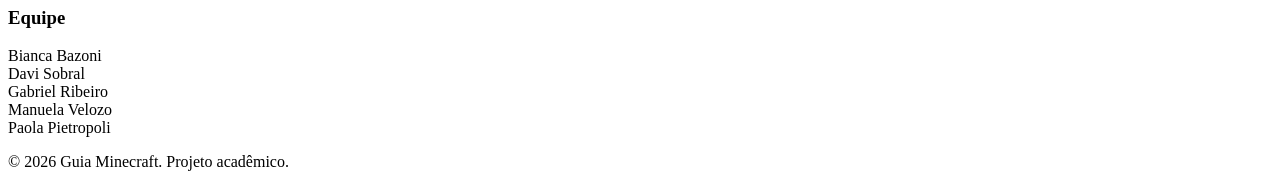
==== commit b211884b: "Adaptação do HTML da página inicial - Paola" ====
--- a/index.html
+++ b/index.html
@@ -1,234 +1,695 @@
 <!DOCTYPE html>
+
 <html lang="pt-br">
 
 <head>
+
     <meta charset="UTF-8">
-    <meta name="viewport" content="width=device-width, initial-scale=1.0">
-    <title>Início</title>
-
-    <link rel="stylesheet" href="estilos/index.css">
-
-    <style>
-        #logo {
-            height: 60px;
-        }
-    </style>
+
+    <meta
+        name="viewport"
+        content="width=device-width, initial-scale=1.0">
+
+    <meta
+        name="description"
+        content="Guia educativo sobre o universo Minecraft, seus modos de jogo, biomas, dimensões e mobs.">
+
+    <title>
+        Início | Guia Minecraft
+    </title>
+
+    <link
+        rel="icon"
+        href="imagens/favicon.jpg">
+
+    <link
+        rel="stylesheet"
+        href="estilos/index.css">
+
 </head>
 
+
 <body>
 
+
 <header>
+
     <nav>
+
         <ul>
-            <li> <img src="../imagens/logo-minecraft.png" alt="Logo" height="20px" id="logo"> </li>
-            <li><a href="../index.html">Início</a></li>
-            <li><a href="paginas/manuela-oque-e-minecraft.html"> O que é</a></li>
-            <li><a href="modos-de-jogo_gabriel.html"> Modos de jogo</a></li>
-            <li><a href="paola-biomas.html">Biomas</a></li>
-            <li><a href="bianca-dimensoes.html"> Dimensões</a></li>
-            <li><a href="davi-mobs.html"> Mobs </a></li>
+
+            <li>
+
+                <img
+                    src="imagens/logo-minecraft.png"
+                    alt="Logo do Minecraft"
+                    id="logo">
+
+            </li>
+
+
+            <li>
+
+                <a
+                    class="ativo"
+                    href="index.html">
+
+                    Início
+
+                </a>
+
+            </li>
+
+
+            <li>
+
+                <a
+                    href="paginas/manuela-oque-e-minecraft.html">
+
+                    O que é
+
+                </a>
+
+            </li>
+
+
+            <li>
+
+                <a
+                    href="paginas/modos-de-jogo_gabriel.html">
+
+                    Modos de jogo
+
+                </a>
+
+            </li>
+
+
+            <li>
+
+                <a
+                    href="paginas/paola-biomas.html">
+
+                    Biomas
+
+                </a>
+
+            </li>
+
+
+            <li>
+
+                <a
+                    href="paginas/bianca-dimensoes.html">
+
+                    Dimensões
+
+                </a>
+
+            </li>
+
+
+            <li>
+
+                <a
+                    href="paginas/davi-mobs.html">
+
+                    Mobs
+
+                </a>
+
+            </li>
+
         </ul>
+
     </nav>
+
+
+    <div class="acoes">
+
+        <a
+            href="https://www.minecraft.net/pt-br/choose-your-game"
+            target="_blank"
+            rel="noopener noreferrer">
+
+            <button>
+
+                Comprar agora
+
+            </button>
+
+        </a>
+
+    </div>
+
 </header>
 
-    <main>
-
-        <!-- HERO -->
+
+<main>
+
+
     <!-- HERO -->
 
     <section class="hero">
 
-    
+        <div class="hero-conteudo">
+
+            <span>
+
+                GUIA EDUCATIVO
+
+            </span>
+
+
+            <h1>
+
+                Explore o universo de Minecraft
+
+            </h1>
+
+
+            <p>
+
+                Descubra os modos de jogo, biomas, dimensões e criaturas
+                que tornam Minecraft um dos jogos mais populares do mundo.
+
+            </p>
+
+
+            <a
+                href="#sobre">
+
+                <button>
+
+                    Conheça o projeto
+
+                </button>
+
+            </a>
+
+        </div>
+
     </section>
 
-        <!-- SOBRE -->
-
-        <section class="sobre">
-
-            <h2>Sobre o Projeto</h2>
+
+    <!-- SOBRE -->
+
+    <section
+        class="sobre"
+        id="sobre">
+
+        <h2>
+
+            Sobre o Projeto
+
+        </h2>
+
+
+        <p>
+
+            O Minecraft é um dos jogos mais populares do mundo e permite
+            que milhões de jogadores explorem, construam e sobrevivam em
+            um universo formado por blocos. Além da diversão, o jogo
+            estimula criatividade, planejamento, resolução de problemas
+            e trabalho em equipe.
+
+        </p>
+
+
+        <p>
+
+            Este site foi desenvolvido como parte de um trabalho da
+            disciplina de Sistemas Operacionais, com o objetivo de
+            praticar desenvolvimento web utilizando HTML, CSS, Git e
+            GitHub, além de aplicar conceitos de colaboração em equipe
+            por meio de controle de versão.
+
+        </p>
+
+
+        <p>
+
+            Durante o projeto, cada integrante foi responsável por uma
+            parte do conteúdo, trabalhando em sua própria branch e
+            integrando as alterações através de Pull Requests,
+            simulando o fluxo utilizado em equipes de desenvolvimento
+            profissionais.
+
+        </p>
+
+    </section>
+
+
+    <!-- CONTEÚDOS -->
+
+    <section class="conteudos">
+
+        <h2>
+
+            O que você vai encontrar aqui?
+
+        </h2>
+
+
+        <p>
+
+            Nosso site está dividido em cinco áreas principais, cada uma
+            desenvolvida por um integrante da equipe para apresentar
+            diferentes aspectos do universo Minecraft.
+
+        </p>
+
+
+        <div class="cards">
+
+
+            <article class="card">
+
+                <h3>
+
+                    O que é Minecraft
+
+                </h3>
+
+
+                <p>
+
+                    Descubra como surgiu o jogo, seus principais objetivos
+                    e por que ele se tornou um dos maiores sucessos da
+                    história.
+
+                </p>
+
+            </article>
+
+
+            <article class="card">
+
+                <h3>
+
+                    Modos de Jogo
+
+                </h3>
+
+
+                <p>
+
+                    Conheça as diferenças entre Survival, Creative,
+                    Adventure, Hardcore e Spectator.
+
+                </p>
+
+            </article>
+
+
+            <article class="card">
+
+                <h3>
+
+                    Biomas
+
+                </h3>
+
+
+                <p>
+
+                    Explore os diferentes ambientes do jogo, suas
+                    características, vegetação, clima e criaturas.
+
+                </p>
+
+            </article>
+
+
+            <article class="card">
+
+                <h3>
+
+                    Dimensões
+
+                </h3>
+
+
+                <p>
+
+                    Viaje pelo Overworld, Nether e End entendendo a
+                    função de cada uma.
+
+                </p>
+
+            </article>
+
+
+            <article class="card">
+
+                <h3>
+
+                    Mobs
+
+                </h3>
+
+
+                <p>
+
+                    Descubra as criaturas passivas, neutras e hostis
+                    presentes no universo Minecraft.
+
+                </p>
+
+            </article>
+
+
+        </div>
+
+    </section>
+
+
+    <!-- EQUIPE -->
+
+    <section class="equipe">
+
+        <h2>
+
+            Nossa Equipe
+
+        </h2>
+
+
+        <p>
+
+            Este projeto foi desenvolvido em equipe utilizando
+            <strong>Git</strong> e <strong>GitHub</strong> para organizar
+            o trabalho colaborativo.
+
+        </p>
+
+
+        <p>
+
+            Cada integrante foi responsável por uma etapa específica do
+            desenvolvimento, contribuindo para que o site fosse construído
+            de maneira organizada e seguindo boas práticas de
+            versionamento.
+
+        </p>
+
+
+        <div class="cards-equipe">
+
+
+            <article class="membro">
+
+                <img
+                    src="imagens/paola.png"
+                    alt="Paola Pietropoli">
+
+                <h3>
+
+                    Paola Pietropoli
+
+                </h3>
+
+                <p>
+
+                    Arquiteta
+
+                </p>
+
+            </article>
+
+
+            <article class="membro">
+
+                <img
+                    src="imagens/davi.png"
+                    alt="Davi Sobral">
+
+                <h3>
+
+                    Davi Sobral
+
+                </h3>
+
+                <p>
+
+                    Integrador
+
+                </p>
+
+            </article>
+
+
+            <article class="membro">
+
+                <img
+                    src="imagens/gabriel.png"
+                    alt="Gabriel Ribeiro">
+
+                <h3>
+
+                    Gabriel Ribeiro
+
+                </h3>
+
+                <p>
+
+                    Versionador
+
+                </p>
+
+            </article>
+
+
+            <article class="membro">
+
+                <img
+                    src="imagens/manu.png"
+                    alt="Manuela Velozo">
+
+                <h3>
+
+                    Manuela Velozo
+
+                </h3>
+
+                <p>
+
+                    Documentadora
+
+                </p>
+
+            </article>
+
+
+            <article class="membro">
+
+                <img
+                    src="imagens/bianca.png"
+                    alt="Bianca Bazoni">
+
+                <h3>
+
+                    Bianca Bazoni
+
+                </h3>
+
+                <p>
+
+                    Revisora Chefe
+
+                </p>
+
+            </article>
+
+
+        </div>
+
+    </section>
+
+
+</main>
+
+
+<footer>
+
+
+    <div class="footer-container">
+
+
+        <div>
+
+            <h3>
+
+                Guia Minecraft
+
+            </h3>
+
 
             <p>
-                O Minecraft é um dos jogos mais populares do mundo e permite que milhões de jogadores explorem,
-                construam e sobrevivam em um universo formado por blocos. Além da diversão, o jogo estimula
-                criatividade, planejamento, resolução de problemas e trabalho em equipe.
+
+                Site educativo criado para apresentar elementos
+                importantes do universo de Minecraft.
+
             </p>
 
+        </div>
+
+
+        <div>
+
+            <h3>
+
+                Navegação
+
+            </h3>
+
+
+            <ul>
+
+                <li>
+
+                    <a href="index.html">
+
+                        Início
+
+                    </a>
+
+                </li>
+
+
+                <li>
+
+                    <a
+                        href="paginas/manuela-oque-e-minecraft.html">
+
+                        O que é Minecraft
+
+                    </a>
+
+                </li>
+
+
+                <li>
+
+                    <a
+                        href="paginas/modos-de-jogo_gabriel.html">
+
+                        Modos de jogo
+
+                    </a>
+
+                </li>
+
+
+                <li>
+
+                    <a
+                        href="paginas/paola-biomas.html">
+
+                        Biomas
+
+                    </a>
+
+                </li>
+
+            </ul>
+
+        </div>
+
+
+        <div>
+
+            <h3>
+
+                Projeto
+
+            </h3>
+
+
             <p>
-                Este site foi desenvolvido como parte de um trabalho da disciplina de Sistemas Operacionais, com o
-                objetivo de praticar desenvolvimento web utilizando HTML, CSS, Git e GitHub, além de aplicar conceitos
-                de colaboração em equipe por meio de controle de versão.
+
+                <strong>
+
+                    Disciplina:
+
+                </strong>
+
+                Sistemas Operacionais
+
             </p>
 
+
             <p>
-                Durante o projeto, cada integrante foi responsável por uma parte do conteúdo, trabalhando em sua própria
-                branch e integrando as alterações através de Pull Requests, simulando o fluxo utilizado em equipes de
-                desenvolvimento profissionais.
+
+                <strong>
+
+                    Professor:
+
+                </strong>
+
+                Rodolfo
+
             </p>
 
-        </section>
-
-        <!-- CONTEÚDOS -->
-
-        <section class="conteudos">
-
-            <h2>O que você vai encontrar aqui?</h2>
 
             <p>
-                Nosso site está dividido em cinco áreas principais, cada uma desenvolvida por um integrante da equipe
-                para apresentar diferentes aspectos do universo Minecraft.
+
+                <strong>
+
+                    Página:
+
+                </strong>
+
+                Paola Pietropoli
+
             </p>
 
-            <div class="cards">
-
-                <article class="card">
-
-                    <h3>O que é Minecraft</h3>
-
-                    <p>
-                        Descubra como surgiu o jogo, seus principais objetivos e por que ele se tornou um dos maiores
-                        sucessos da história.
-                    </p>
-
-                </article>
-
-                <article class="card">
-
-                    <h3>Modos de Jogo</h3>
-
-                    <p>
-                        Conheça as diferenças entre Survival, Creative, Adventure, Hardcore e Spectator.
-                    </p>
-
-                </article>
-
-                <article class="card">
-
-                    <h3>Biomas</h3>
-
-                    <p>
-                        Explore os diferentes ambientes do jogo, suas características, vegetação, clima e criaturas.
-                    </p>
-
-                </article>
-
-                <article class="card">
-
-                    <h3>Dimensões</h3>
-
-                    <p>
-                        Viaje pelo Overworld, Nether e End entendendo a função de cada uma.
-                    </p>
-
-                </article>
-
-                <article class="card">
-
-                    <h3>Mobs</h3>
-
-                    <p>
-                        Descubra as criaturas passivas, neutras e hostis presentes no universo Minecraft.
-                    </p>
-
-                </article>
-
-            </div>
-
-        </section>
-
-        <!-- EQUIPE -->
-
-        <section class="equipe">
-
-            <h2>Nossa Equipe</h2>
+        </div>
+
+
+        <div>
+
+            <h3>
+
+                Equipe
+
+            </h3>
+
 
             <p>
-                Este projeto foi desenvolvido em equipe utilizando <strong>Git</strong> e
-                <strong>GitHub</strong> para organizar o trabalho colaborativo.
+
+                Bianca Bazoni<br>
+
+                Davi Sobral<br>
+
+                Gabriel Ribeiro<br>
+
+                Manuela Velozo<br>
+
+                Paola Pietropoli
+
             </p>
 
-            <p>
-                Cada integrante foi responsável por uma etapa específica do desenvolvimento,
-                contribuindo para que o site fosse construído de maneira organizada e seguindo
-                boas práticas de versionamento.
-            </p>
-
-            <div class="cards-equipe">
-
-                <article class="membro">
-
-                    <img src="../imagens/paola.png" alt="Paola Pietropoli">
-
-                    <h3>Paola Pietropoli</h3>
-
-                    <p>Arquiteta</p>
-
-                </article>
-
-                <article class="membro">
-
-                    <img src="../imagens/davi.png" alt="Davi Sobral">
-
-                    <h3>Davi Sobral</h3>
-
-                    <p>Integrador</p>
-
-                </article>
-
-                <article class="membro">
-
-                    <img src="../imagens/gabriel.png" alt="Gabriel Ribeiro">
-
-                    <h3>Gabriel Ribeiro</h3>
-
-                    <p>Versionador</p>
-
-                </article>
-
-                <article class="membro">
-
-                    <img src="../imagens/manu.png" alt="Manuela Velozo">
-
-                    <h3>Manuela Velozo</h3>
-
-                    <p>Documentadora</p>
-
-                </article>
-
-                <article class="membro">
-
-                    <img src="../imagens/bianca.png" alt="Bianca Bazoni">
-
-                    <h3>Bianca Bazoni</h3>
-
-                    <p>Revisora Chefe</p>
-
-                </article>
-
-            </div>
-
-        </section>
-
-    </main>
-
-    <footer>
-
-        <hr>
-
-        <h3>Guia Minecraft</h3>
-
-        <p>Trabalho da disciplina de Sistemas Operacionais.</p>
-
-        <p><strong>Professor:</strong> Rodolfo</p>
+        </div>
+
+
+    </div>
+
+
+    <div class="footer-final">
 
         <p>
-            <strong>Equipe:</strong><br>
-            Bianca Bazoni • Davi Sobral • Gabriel Ribeiro •
-            Manuela Velozo • Paola Pietropoli
+
+            &copy; 2026 Guia Minecraft.
+            Projeto acadêmico.
+
         </p>
 
-        <p>&copy; 2026 • Guia Minecraft</p>
-
-    </footer>
+    </div>
+
+
+</footer>
+
 
 </body>
 
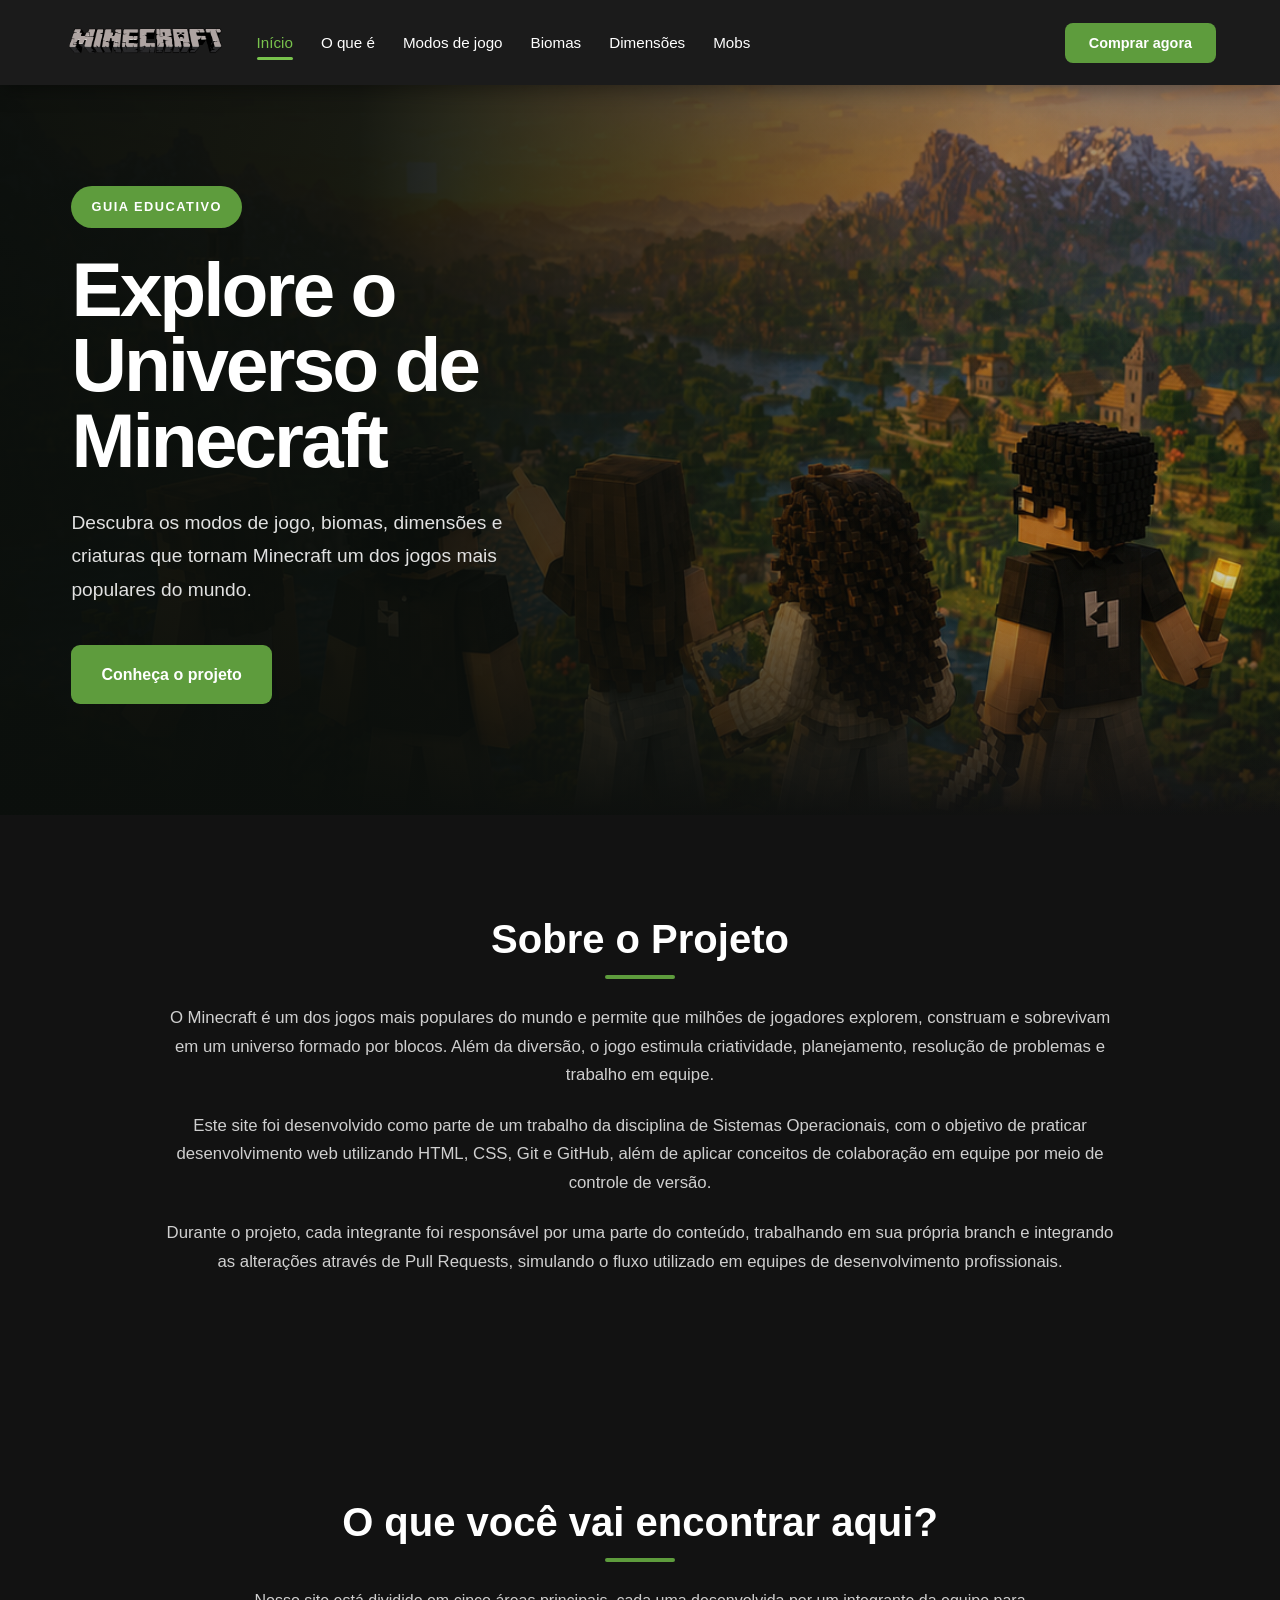
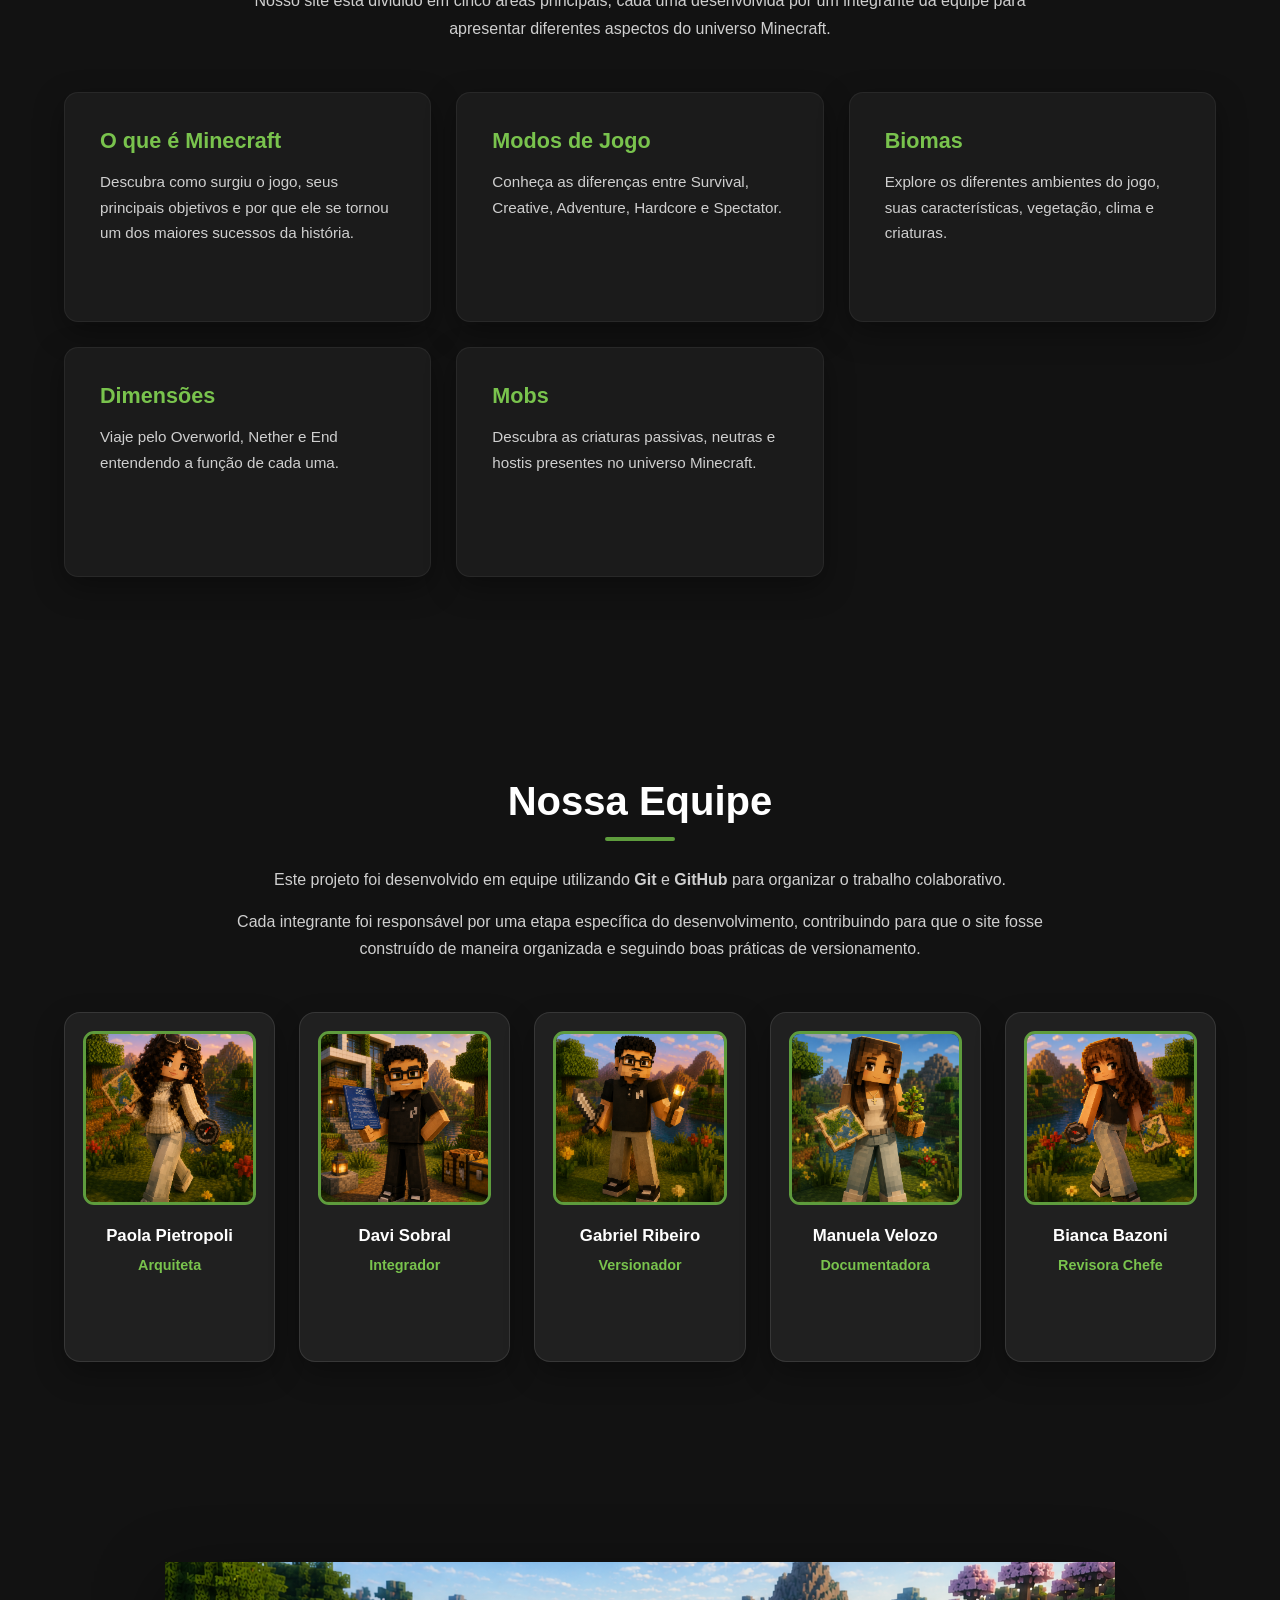
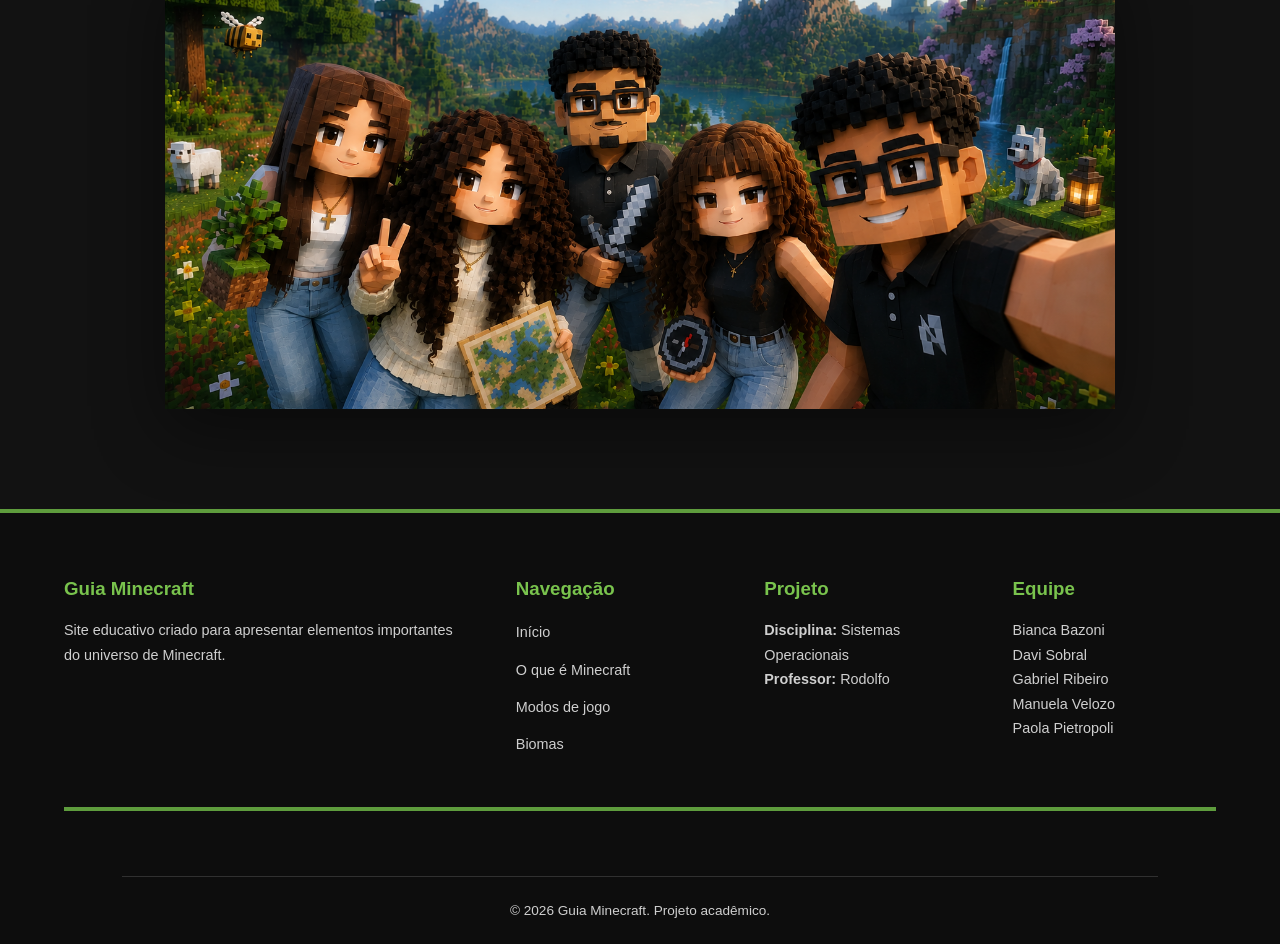
==== commit cbb5ea9c: "Implementação do CSS na página inicial - Paola" ====
--- a/index.html
+++ b/index.html
@@ -151,24 +151,28 @@
     <!-- HERO -->
 
     <section class="hero">
+    
+
 
         <div class="hero-conteudo">
 
-            <span>
+            <p class="hero-etiqueta">
 
                 GUIA EDUCATIVO
 
-            </span>
+            </p>
 
 
             <h1>
 
-                Explore o universo de Minecraft
+                Explore o<br>
+                Universo de<br>
+                Minecraft
 
             </h1>
 
 
-            <p>
+            <p class="hero-descricao">
 
                 Descubra os modos de jogo, biomas, dimensões e criaturas
                 que tornam Minecraft um dos jogos mais populares do mundo.
@@ -177,13 +181,10 @@
 
 
             <a
-                href="#sobre">
-
-                <button>
-
-                    Conheça o projeto
-
-                </button>
+                href="#sobre"
+                class="botao-principal">
+
+                Conheça o projeto
 
             </a>
 
@@ -242,7 +243,9 @@
 
     <!-- CONTEÚDOS -->
 
-    <section class="conteudos">
+    <section
+        class="conteudos"
+        id="conteudo">
 
         <h2>
 
@@ -506,8 +509,18 @@
 
     </section>
 
+<section class="grupo-ilustracao">
+
+    <img
+        src="imagens/grupo.png"
+        alt="Equipe do projeto Minecraft">
+
+</section>
+
 
 </main>
+
+
 
 
 <footer>
@@ -631,14 +644,27 @@
 
             </p>
 
+        </div>
+
+
+        <div>
+
+            <h3>
+
+                Equipe
+
+            </h3>
+
 
             <p>
 
-                <strong>
-
-                    Página:
-
-                </strong>
+                Bianca Bazoni<br>
+
+                Davi Sobral<br>
+
+                Gabriel Ribeiro<br>
+
+                Manuela Velozo<br>
 
                 Paola Pietropoli
 
@@ -647,34 +673,11 @@
         </div>
 
 
-        <div>
-
-            <h3>
-
-                Equipe
-
-            </h3>
-
-
-            <p>
-
-                Bianca Bazoni<br>
-
-                Davi Sobral<br>
-
-                Gabriel Ribeiro<br>
-
-                Manuela Velozo<br>
-
-                Paola Pietropoli
-
-            </p>
-
-        </div>
-
-
     </div>
 
+
+
+<footer>
 
     <div class="footer-final">
 
--- a/estilos/index.css
+++ b/estilos/index.css
@@ -0,0 +1,1239 @@
+@import url("https://fonts.googleapis.com/css2?family=Poppins:wght@300;400;500;600;700;800&display=swap");
+
+
+/* ====================================================== */
+/* CONFIGURAÇÕES GERAIS */
+/* ====================================================== */
+
+* {
+
+    margin: 0;
+
+    padding: 0;
+
+    box-sizing: border-box;
+
+}
+
+
+html {
+
+    scroll-behavior: smooth;
+
+    scroll-padding-top: 90px;
+
+}
+
+
+body {
+
+    background: #121212;
+
+    color: #ffffff;
+
+    font-family: "Poppins", sans-serif;
+
+    line-height: 1.7;
+
+    overflow-x: hidden;
+
+}
+
+
+img {
+
+    max-width: 100%;
+
+    display: block;
+
+}
+
+
+a {
+
+    color: inherit;
+
+    text-decoration: none;
+
+}
+
+
+ul {
+
+    list-style: none;
+
+}
+
+
+button {
+
+    border: none;
+
+    cursor: pointer;
+
+    font-family: inherit;
+
+}
+
+
+/* ====================================================== */
+/* VARIÁVEIS */
+/* ====================================================== */
+
+:root {
+
+    --verde: #5e9c3d;
+
+    --verde-claro: #79c34d;
+
+    --verde-escuro: #3f7028;
+
+    --fundo: #121212;
+
+    --fundo-secundario: #1b1b1b;
+
+    --card: #222222;
+
+    --texto-secundario: #cfcfcf;
+
+    --branco: #ffffff;
+
+    --sombra: 0 10px 30px rgba(0, 0, 0, 0.35);
+
+    --transicao: 0.3s;
+
+}
+
+
+/* ====================================================== */
+/* HEADER */
+/* ====================================================== */
+
+body > header {
+
+    width: 100%;
+
+    min-height: 85px;
+
+    background: #1b1b1b;
+
+    display: flex;
+
+    justify-content: space-between;
+
+    align-items: center;
+
+    padding: 12px 5%;
+
+    position: sticky;
+
+    top: 0;
+
+    z-index: 1000;
+
+    box-shadow: 0 4px 20px rgba(0, 0, 0, 0.4);
+
+}
+
+
+body > header nav ul {
+
+    display: flex;
+
+    align-items: center;
+
+    gap: 28px;
+
+}
+
+
+#logo {
+
+    width: auto;
+
+    height: 60px;
+
+    object-fit: contain;
+
+}
+
+
+body > header nav a {
+
+    position: relative;
+
+    font-size: 0.95rem;
+
+    font-weight: 500;
+
+    transition: color var(--transicao);
+
+}
+
+
+body > header nav a:hover {
+
+    color: var(--verde-claro);
+
+}
+
+
+body > header nav a::after {
+
+    content: "";
+
+    width: 0;
+
+    height: 3px;
+
+    background: var(--verde-claro);
+
+    position: absolute;
+
+    left: 0;
+
+    bottom: -9px;
+
+    border-radius: 20px;
+
+    transition: width var(--transicao);
+
+}
+
+
+body > header nav a:hover::after {
+
+    width: 100%;
+
+}
+
+
+body > header nav a.ativo {
+
+    color: var(--verde-claro);
+
+}
+
+
+body > header nav a.ativo::after {
+
+    width: 100%;
+
+}
+
+
+.acoes button {
+
+    padding: 12px 24px;
+
+    background: var(--verde);
+
+    color: var(--branco);
+
+    border-radius: 8px;
+
+    font-size: 0.9rem;
+
+    font-weight: 600;
+
+    transition: var(--transicao);
+
+}
+
+
+.acoes button:hover {
+
+    background: var(--verde-claro);
+
+    transform: translateY(-3px);
+
+    box-shadow: 0 8px 20px rgba(94, 156, 61, 0.35);
+
+}
+
+
+/* ====================================================== */
+/* CONTEÚDO PRINCIPAL */
+/* ====================================================== */
+
+main {
+
+    width: 100%;
+
+    margin: 0 auto;
+
+}
+
+
+main > section:not(.hero) {
+
+    width: min(1200px, 90%);
+
+    margin: 0 auto;
+
+    padding: 100px 0;
+
+}
+
+
+h1,
+h2,
+h3 {
+
+    line-height: 1.2;
+
+}
+
+
+h2 {
+
+    color: var(--branco);
+
+    font-size: 2.5rem;
+
+    margin-bottom: 25px;
+
+}
+
+
+h2::after {
+
+    content: "";
+
+    display: block;
+
+    width: 70px;
+
+    height: 4px;
+
+    background: var(--verde);
+
+    border-radius: 20px;
+
+    margin-top: 12px;
+
+}
+
+
+p {
+
+    color: var(--texto-secundario);
+
+}
+
+
+/* ====================================================== */
+/* HERO */
+/* ====================================================== */
+
+.hero {
+
+    width: 100%;
+
+    min-height: 730px;
+
+    display: grid;
+
+    grid-template-columns: 43% 57%;
+
+    align-items: center;
+
+    position: relative;
+
+    overflow: hidden;
+
+    padding: 45px 4% 0;
+
+    background:
+
+        linear-gradient(
+            90deg,
+            rgba(11, 15, 12, 0.98) 0%,
+            rgba(11, 15, 12, 0.93) 28%,
+            rgba(11, 15, 12, 0.62) 52%,
+            rgba(11, 15, 12, 0.15) 78%,
+            rgba(11, 15, 12, 0.05) 100%
+        ),
+
+        linear-gradient(
+            180deg,
+            rgba(0, 0, 0, 0.28) 0%,
+            rgba(18, 18, 18, 0.15) 70%,
+            #121212 100%
+        ),
+
+        url("../imagens/equipe.png");
+
+    background-size: cover;
+
+    background-position: center;
+
+    background-repeat: no-repeat;
+
+}
+
+
+.hero-conteudo {
+
+    position: relative;
+
+    z-index: 2;
+
+    max-width: 620px;
+
+    padding-left: 4%;
+
+    padding-bottom: 55px;
+
+}
+
+
+.hero-etiqueta {
+
+    display: inline-block;
+
+    margin-bottom: 24px;
+
+    padding: 10px 20px;
+
+    border-radius: 30px;
+
+    background-color: var(--verde);
+
+    color: white;
+
+    font-size: 0.8rem;
+
+    font-weight: 800;
+
+    letter-spacing: 1.5px;
+
+}
+
+
+.hero h1 {
+
+    max-width: 650px;
+
+    margin-bottom: 28px;
+
+    font-size: clamp(4rem, 6vw, 6.8rem);
+
+    line-height: 0.98;
+
+    font-weight: 800;
+
+    letter-spacing: -3px;
+
+}
+
+
+.hero-descricao {
+
+    max-width: 600px;
+
+    margin-bottom: 38px;
+
+    color: #e1e1e1;
+
+    font-size: 1.2rem;
+
+    line-height: 1.75;
+
+}
+
+
+.botao-principal {
+
+    display: inline-block;
+
+    padding: 16px 30px;
+
+    border-radius: 9px;
+
+    background-color: var(--verde);
+
+    color: white;
+
+    font-size: 1rem;
+
+    font-weight: 700;
+
+    transition: 0.3s;
+
+}
+
+
+.botao-principal:hover {
+
+    background-color: var(--verde-claro);
+
+    transform: translateY(-4px);
+
+    box-shadow: 0 10px 25px rgba(94, 156, 61, 0.35);
+
+}
+
+
+/* IMAGEM DOS PERSONAGENS */
+
+.hero-imagem {
+
+    height: 670px;
+
+    display: flex;
+
+    justify-content: flex-end;
+
+    align-items: flex-end;
+
+    position: relative;
+
+    z-index: 2;
+
+    overflow: visible;
+
+}
+
+
+.hero-imagem img {
+
+    width: min(100%, 1050px);
+
+    max-width: none;
+
+    height: 100%;
+
+    object-fit: contain;
+
+    object-position: center bottom;
+
+    transform: scale(1.13);
+
+    transform-origin: center bottom;
+
+    filter:
+
+        drop-shadow(
+            0 25px 30px
+            rgba(0, 0, 0, 0.55)
+        );
+
+    transition: transform 0.4s;
+
+}
+
+
+.hero-imagem img:hover {
+
+    transform: scale(1.16);
+
+}
+
+
+/* ====================================================== */
+/* SOBRE */
+/* ====================================================== */
+
+.sobre {
+
+    max-width: 950px;
+
+    text-align: center;
+
+}
+
+
+.sobre h2::after {
+
+    margin-left: auto;
+
+    margin-right: auto;
+
+}
+
+
+.sobre p {
+
+    font-size: 1.05rem;
+
+    margin-bottom: 22px;
+
+}
+
+
+/* ====================================================== */
+/* CONTEÚDOS */
+/* ====================================================== */
+
+.conteudos {
+
+    text-align: center;
+
+}
+
+
+.conteudos > p {
+
+    max-width: 800px;
+
+    margin: 0 auto 50px;
+
+}
+
+
+.conteudos h2::after {
+
+    margin-left: auto;
+
+    margin-right: auto;
+
+}
+
+
+.cards {
+
+    display: grid;
+
+    grid-template-columns: repeat(3, 1fr);
+
+    gap: 25px;
+
+}
+
+
+.card {
+
+    min-height: 230px;
+
+    background: var(--fundo-secundario);
+
+    padding: 35px;
+
+    border: 1px solid rgba(255, 255, 255, 0.06);
+
+    border-radius: 14px;
+
+    text-align: left;
+
+    box-shadow: var(--sombra);
+
+    transition: var(--transicao);
+
+}
+
+
+.card:hover {
+
+    border-color: var(--verde);
+
+    transform: translateY(-8px);
+
+    box-shadow: 0 18px 35px rgba(0, 0, 0, 0.45);
+
+}
+
+
+.card h3 {
+
+    color: var(--verde-claro);
+
+    font-size: 1.35rem;
+
+    margin-bottom: 15px;
+
+}
+
+
+.card p {
+
+    font-size: 0.95rem;
+
+}
+
+
+/* ====================================================== */
+/* EQUIPE */
+/* ====================================================== */
+
+.equipe {
+
+    text-align: center;
+
+    padding-bottom: 120px;
+
+}
+
+
+.equipe > p {
+
+    max-width: 850px;
+
+    margin: 0 auto 15px;
+
+}
+
+
+.equipe > p:last-of-type {
+
+    margin-bottom: 50px;
+
+}
+
+
+.equipe h2::after {
+
+    margin-left: auto;
+
+    margin-right: auto;
+
+}
+
+
+.cards-equipe {
+
+    display: grid;
+
+    grid-template-columns: repeat(5, 1fr);
+
+    gap: 24px;
+
+    align-items: stretch;
+
+}
+
+
+.membro {
+
+    background: #202020;
+
+    min-height: 350px;
+
+    padding: 18px;
+
+    border: 1px solid rgba(255, 255, 255, 0.1);
+
+    border-radius: 16px;
+
+    box-shadow: 0 12px 30px rgba(0, 0, 0, 0.3);
+
+    display: flex;
+
+    flex-direction: column;
+
+    align-items: center;
+
+    justify-content: flex-start;
+
+    overflow: hidden;
+
+    transition: 0.3s;
+
+}
+
+
+.membro:hover {
+
+    transform: translateY(-8px);
+
+    border-color: var(--verde);
+
+    box-shadow: 0 18px 40px rgba(0, 0, 0, 0.5);
+
+}
+
+
+.membro img {
+
+    width: 100%;
+
+    aspect-ratio: 1 / 1;
+
+    height: auto;
+
+    object-fit: cover;
+
+    object-position: center;
+
+    border-radius: 11px;
+
+    margin: 0 0 20px;
+
+    border: 3px solid var(--verde);
+
+}
+
+
+.membro h3 {
+
+    color: var(--branco);
+
+    font-size: 1.05rem;
+
+    font-weight: 700;
+
+    margin-bottom: 7px;
+
+    line-height: 1.3;
+
+}
+
+
+.membro p {
+
+    color: var(--verde-claro);
+
+    font-size: 0.9rem;
+
+    font-weight: 600;
+
+}
+
+
+
+
+/* ====================================================== */
+/* ILUSTRAÇÃO FINAL */
+/* ====================================================== */
+
+.grupo-ilustracao{
+    width:min(1200px,90%);
+    margin:30px auto 0;
+    display:flex;
+    justify-content:center;
+    align-items:center;
+}
+.grupo-ilustracao img{
+    width:100%;
+    max-width:950px;
+    height:auto;
+    display:block;
+    filter:drop-shadow(0 20px 35px rgba(0,0,0,.45));
+}
+
+/* ====================================================== */
+/* FOOTER */
+/* ====================================================== */
+
+footer {
+
+    background: #0d0d0d;
+
+    border-top: 4px solid var(--verde);
+
+    padding: 65px 5% 0;
+
+}
+
+
+.footer-container {
+
+    width: min(1200px, 100%);
+
+    margin: 0 auto;
+
+    display: grid;
+
+    grid-template-columns: 2fr 1fr 1fr 1fr;
+
+    gap: 45px;
+
+    padding-bottom: 50px;
+
+}
+
+
+.footer-container h3 {
+
+    color: var(--verde-claro);
+
+    margin-bottom: 18px;
+
+}
+
+
+.footer-container p {
+
+    font-size: 0.9rem;
+
+}
+
+
+.footer-container ul {
+
+    display: flex;
+
+    flex-direction: column;
+
+    gap: 10px;
+
+}
+
+
+.footer-container a {
+
+    color: var(--texto-secundario);
+
+    font-size: 0.9rem;
+
+    transition: var(--transicao);
+
+}
+
+
+.footer-container a:hover {
+
+    color: var(--verde-claro);
+
+    padding-left: 5px;
+
+}
+
+
+.footer-final {
+
+    width: 100%;
+
+    padding: 22px;
+
+    text-align: center;
+
+    border-top: 1px solid #303030;
+
+}
+
+
+.footer-final p {
+
+    font-size: 0.85rem;
+
+}
+
+
+/* ====================================================== */
+/* RESPONSIVIDADE */
+/* ====================================================== */
+
+@media (max-width: 1100px) {
+
+
+    body > header {
+
+        padding: 15px 3%;
+
+    }
+
+
+    body > header nav ul {
+
+        gap: 18px;
+
+    }
+
+
+    body > header nav a {
+
+        font-size: 0.85rem;
+
+    }
+
+
+    .hero {
+
+        min-height: 650px;
+
+        grid-template-columns: 48% 52%;
+
+    }
+
+
+    .hero h1 {
+
+        font-size: clamp(3.5rem, 6vw, 5.5rem);
+
+    }
+
+
+    .hero-imagem {
+
+        height: 590px;
+
+    }
+
+
+    .cards {
+
+        grid-template-columns: repeat(2, 1fr);
+
+    }
+
+
+    .cards-equipe {
+
+        grid-template-columns: repeat(3, 1fr);
+
+    }
+
+
+    .footer-container {
+
+        grid-template-columns: repeat(2, 1fr);
+
+    }
+
+}
+
+
+@media (max-width: 800px) {
+
+
+    body > header {
+
+        flex-direction: column;
+
+        gap: 15px;
+
+        padding: 18px;
+
+        position: relative;
+
+    }
+
+
+    body > header nav ul {
+
+        justify-content: center;
+
+        flex-wrap: wrap;
+
+        gap: 15px;
+
+    }
+
+
+    #logo {
+
+        height: 50px;
+
+    }
+
+
+ /* ====================================================== */
+/* HERO */
+/* ====================================================== */
+.hero {
+
+    width: 100%;
+
+    min-height: 1100px;
+
+    display: grid;
+    grid-template-columns: 43% 57%;
+    align-items: center;
+
+    position: relative;
+    overflow: hidden;
+
+    padding: 45px 0 0;
+
+    background:
+        linear-gradient(
+            90deg,
+            rgba(11, 15, 12, 0.55) 0%,
+            rgba(11, 15, 12, 0.35) 30%,
+            rgba(11, 15, 12, 0.15) 60%,
+            rgba(11, 15, 12, 0.05) 80%,
+            rgba(11, 15, 12, 0) 100%
+        ),
+
+        linear-gradient(
+            180deg,
+            rgba(0, 0, 0, 0.10) 0%,
+            rgba(0, 0, 0, 0.05) 70%,
+            rgba(18, 18, 18, 0.60) 100%
+        ),
+
+        url("../imagens/equipe.png");
+
+    background-size: 100% auto;
+    background-position: center top;
+    background-repeat: no-repeat;
+
+}
+
+
+.hero-conteudo {
+
+    position: relative;
+
+    z-index: 2;
+
+    max-width: 620px;
+
+    padding-left: 5%;
+
+    padding-bottom: 55px;
+
+}
+
+    .hero-imagem {
+
+        position: absolute;
+
+        right: -15%;
+
+        bottom: 0;
+
+        width: 75%;
+
+        height: 500px;
+
+        opacity: 0.55;
+
+    }
+
+
+    .hero h1 {
+
+        font-size: 4rem;
+
+    }
+
+
+    .hero-descricao {
+
+        font-size: 1.05rem;
+
+    }
+
+
+    .cards-equipe {
+
+        grid-template-columns: repeat(2, 1fr);
+
+    }
+
+}
+
+
+@media (max-width: 600px) {
+
+
+    main > section:not(.hero) {
+
+        width: 90%;
+
+        padding: 70px 0;
+
+    }
+
+
+    h2 {
+
+        font-size: 2rem;
+
+    }
+
+
+    .hero {
+
+        min-height: 650px;
+
+        padding: 40px 7%;
+
+    }
+
+
+    .hero-conteudo {
+
+        padding-bottom: 20px;
+
+    }
+
+
+    .hero-etiqueta {
+
+        font-size: 0.7rem;
+
+    }
+
+
+    .hero h1 {
+
+        font-size: 3.1rem;
+
+        letter-spacing: -2px;
+
+    }
+
+
+    .hero-descricao {
+
+        max-width: 95%;
+
+        font-size: 1rem;
+
+    }
+
+
+    .hero-imagem {
+
+        width: 100%;
+
+        right: -25%;
+
+        height: 430px;
+
+        opacity: 0.35;
+
+    }
+
+
+    .cards {
+
+        grid-template-columns: 1fr;
+
+    }
+
+
+    .cards-equipe {
+
+        grid-template-columns: 1fr;
+
+    }
+
+
+    .membro {
+
+        max-width: 320px;
+
+        width: 100%;
+
+        margin: 0 auto;
+
+    }
+
+
+    .footer-container {
+
+        grid-template-columns: 1fr;
+
+        text-align: center;
+
+    }
+
+
+    .footer-container ul {
+
+        align-items: center;
+
+    }
+
+
+    .footer-container a:hover {
+
+        padding-left: 0;
+
+    }
+
+}
